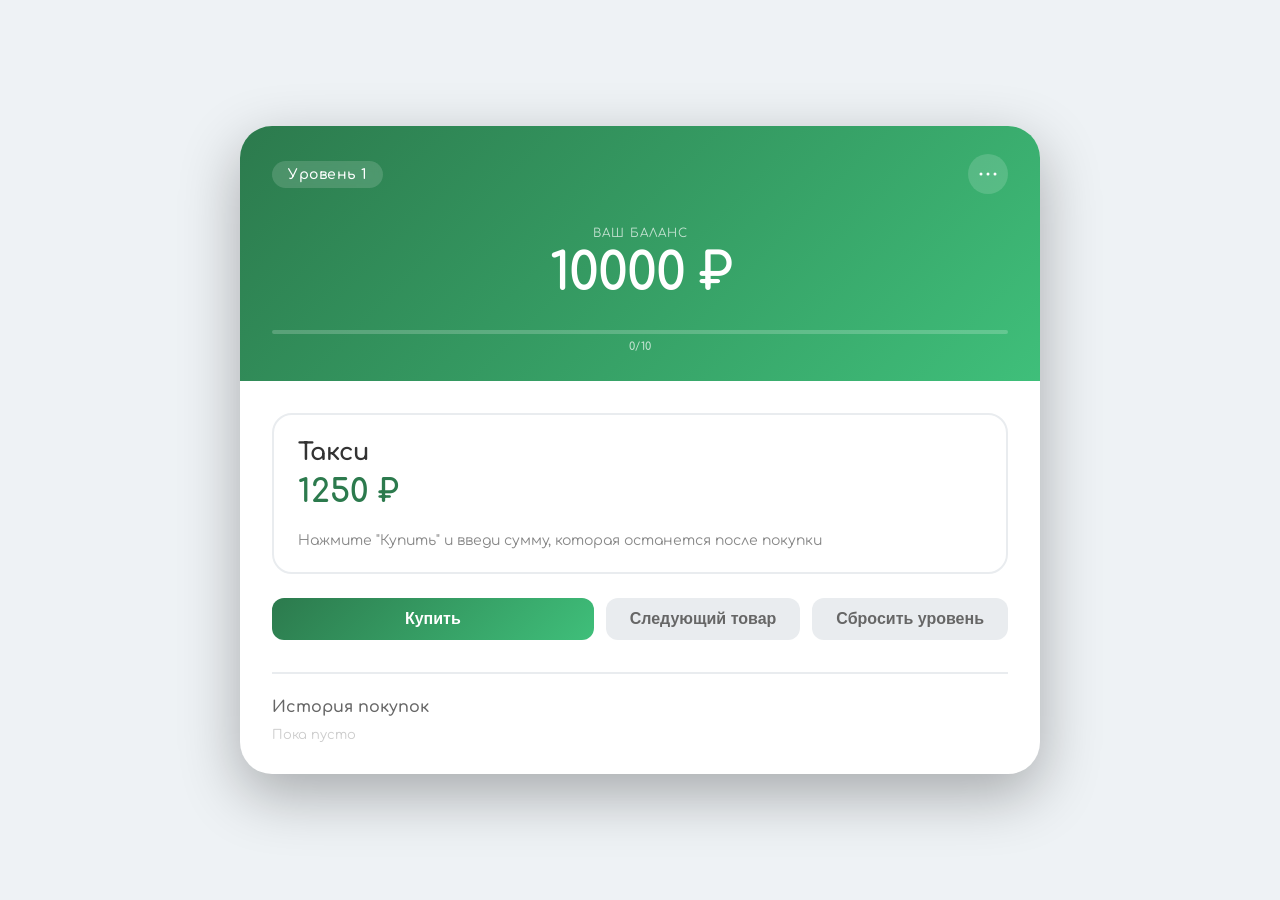
==== index.html @ 13e7974c "3" ====
<!DOCTYPE html>
<html lang="ru">
<head>
    <meta charset="UTF-8">
    <meta name="viewport" content="width=device-width, initial-scale=1.0">
    <title>Финансовый тренажёр — устный счёт</title>
    <link href="https://fonts.googleapis.com/css2?family=Comfortaa:wght@300;400;500;600;700&display=swap" rel="stylesheet">
    <style>
        * {
            margin: 0;
            padding: 0;
            box-sizing: border-box;
        }

        body {
            font-family: 'Comfortaa', 'Roboto', sans-serif;
            background: #eef2f5;
            min-height: 100vh;
            display: flex;
            justify-content: center;
            align-items: center;
            padding: 40px;
        }

        .app {
            max-width: 800px;
            width: 100%;
            background: white;
            border-radius: 32px;
            box-shadow: 0 20px 60px rgba(0,0,0,0.3);
            overflow: hidden;
        }

        .header {
            background: linear-gradient(135deg, #2c7a4d, #3fbf7a);
            padding: 28px 32px;
            color: white;
        }
        
        .header-top {
            display: flex;
            justify-content: space-between;
            align-items: center;
            margin-bottom: 32px;
        }

        .settings-icon {
            background: rgba(255,255,255,0.15);
            border: none;
            width: 40px;
            height: 40px;
            border-radius: 50%;
            cursor: pointer;
            color: white;
            display: flex;
            align-items: center;
            justify-content: center;
            transition: all 0.2s;
        }
        
        .settings-icon:hover {
            background: rgba(255,255,255,0.3);
            transform: rotate(90deg);
        }

        .level-info {
            display: flex;
            justify-content: space-between;
            align-items: baseline;
            margin-bottom: 24px;
            flex-wrap: wrap;
            gap: 12px;
        }

        .level-badge {
            background: rgba(255,255,255,0.15);
            padding: 6px 16px;
            border-radius: 40px;
            font-weight: 600;
            font-size: 14px;
            letter-spacing: 0.5px;
            backdrop-filter: blur(4px);
        }

        .streak-counter {
            background: rgba(255,255,255,0.2);
            padding: 8px 20px;
            border-radius: 40px;
            font-size: 14px;
        }

        .streak-counter span {
            font-size: 20px;
            font-weight: bold;
            margin-left: 8px;
        }

        .balance {
            text-align: center;
            margin-bottom: 28px;
        }
        
        .balance-label {
            font-size: 12px;
            opacity: 0.7;
            letter-spacing: 1px;
            margin-bottom: 4px;
        }
        
        .balance-value {
            font-size: 52px;
            font-weight: 800;
            font-feature-settings: "tnum";
            letter-spacing: -1px;
        }
        
        .balance-warning {
            margin-top: 6px;
            font-size: 11px;
            background: rgba(255,255,255,0.2);
            display: inline-block;
            padding: 4px 12px;
            border-radius: 20px;
        }
        
        .content {
            padding: 32px;
        }

        /* Модальное окно настроек */
        .modal {
            position: fixed;
            top: 0;
            left: 0;
            width: 100%;
            height: 100%;
            background: rgba(0,0,0,0.7);
            display: flex;
            align-items: center;
            justify-content: center;
            z-index: 1000;
            backdrop-filter: blur(4px);
        }

        .modal-content {
            background: white;
            border-radius: 32px;
            padding: 32px;
            max-width: 480px;
            width: 90%;
        }

        .modal-content h3 {
            font-size: 24px;
            margin-bottom: 24px;
            color: #333;
            display: flex;
            align-items: center;
            gap: 12px;
        }

        .modal-content input {
            width: 100%;
            padding: 16px;
            font-size: 28px;
            text-align: center;
            border: 2px solid #e0e0e0;
            border-radius: 20px;
            margin: 20px 0;
            font-weight: 600;
            font-family: inherit;
            background: white;
            transition: all 0.2s;
        }

        .settings-group {
            margin-bottom: 24px;
        }

        .settings-group label {
            display: block;
            font-size: 13px;
            font-weight: 600;
            color: #666;
            margin-bottom: 8px;
        }

        .settings-group input,
        .settings-group select {
            width: 100%;
            padding: 12px 16px;
            border: 2px solid #e0e0e0;
            border-radius: 16px;
            font-size: 14px;
            transition: all 0.2s;
        }

        .settings-group input:focus,
        .settings-group select:focus {
            outline: none;
            border-color: #2c7a4d;
        }

        .preset-buttons {
            display: flex;
            gap: 12px;
            margin-bottom: 24px;
        }

        .preset-btn {
            flex: 1;
            padding: 10px;
            background: #f0f0f0;
            border: none;
            border-radius: 12px;
            cursor: pointer;
            font-weight: 500;
            transition: all 0.2s;
        }

        .preset-btn:hover {
            background: #e0e0e0;
        }

        .modal-actions {
            display: flex;
            gap: 12px;
            margin-top: 24px;
        }

        .btn {
            padding: 12px 24px;
            border: none;
            border-radius: 12px;
            font-size: 16px;
            font-weight: 600;
            cursor: pointer;
            transition: all 0.2s;
        }

        .btn:active {
            transform: scale(0.98);
        }

        .btn:disabled {
            opacity: 0.5;
            cursor: not-allowed;
            transform: none;
        }

        .btn-primary {
            background: linear-gradient(135deg, #2c7a4d, #3fbf7a);
            color: white;
            flex: 1;
        }

        .btn-primary:hover:not(:disabled) {
            transform: translateY(-2px);
            box-shadow: 0 4px 12px rgba(37, 39, 37, 0.4);
        }

        .btn-secondary {
            background: #e9ecef;
            color: #666;
        }

        .btn-secondary:hover:not(:disabled) {
            background: #dee2e6;
        }

        .btn-danger {
            background: #dc3545;
            color: white;
        }

        .product-card {
            background: white;
            border: 2px solid #e9ecef;
            border-radius: 20px;
            padding: 24px;
            margin-bottom: 24px;
            transition: all 0.2s;
        }

        .product-card.disabled {
            opacity: 0.5;
            pointer-events: none;
        }

        .product-name {
            font-size: 24px;
            font-weight: 700;
            color: #333;
            margin-bottom: 8px;
        }

        .product-category {
            font-size: 13px;
            color: #888;
            margin-bottom: 20px;
        }

        .product-price {
            font-size: 32px;
            font-weight: 800;
            color: #2c7a4d;
            margin-bottom: 24px;
        }

        .action-area {
            display: flex;
            gap: 12px;
            flex-wrap: wrap;
        }

        .toast {
            position: fixed;
            bottom: 40px;
            left: 50%;
            transform: translateX(-50%);
            background: #333;
            color: white;
            padding: 12px 24px;
            border-radius: 40px;
            font-size: 14px;
            z-index: 1100;
            animation: slideUp 0.3s ease;
        }

        @keyframes slideUp {
            from {
                opacity: 0;
                transform: translateX(-50%) translateY(20px);
            }
            to {
                opacity: 1;
                transform: translateX(-50%) translateY(0);
            }
        }

        /* Стильный прогресс-бар */
        .level-progress {
            margin-top: 8px;
        }
        
        .progress-bar-container {
            background: rgba(255,255,255,0.2);
            height: 4px;
            border-radius: 4px;
            overflow: hidden;
        }
        
        .progress-fill {
            height: 100%;
            width: 0%;
            transition: width 0.3s ease;
            background: linear-gradient(90deg, #fff, #ffaa00, #555);
            border-radius: 4px;
        }
        
        .progress-stats {
            text-align: center;
            font-size: 11px;
            opacity: 0.7;
            margin-top: 6px;
            letter-spacing: 0.5px;
        }
        
        .progress-stats span {
            font-weight: 600;
        }

        .history-section {
            margin-top: 32px;
            padding-top: 24px;
            border-top: 2px solid #e9ecef;
        }

        .history-title {
            font-size: 16px;
            font-weight: 600;
            margin-bottom: 12px;
            color: #666;
        }

        .history-list {
            max-height: 200px;
            overflow-y: auto;
            font-size: 13px;
            color: #888;
        }

        .history-item {
            padding: 8px 0;
            border-bottom: 1px solid #f0f0f0;
        }

        .game-over {
            background: linear-gradient(135deg, #f093fb 0%, #f5576c 100%);
            padding: 20px;
            border-radius: 20px;
            text-align: center;
            margin-bottom: 24px;
        }

        .game-over h3 {
            color: white;
            margin-bottom: 12px;
        }

        .game-over p {
            color: white;
            margin-bottom: 16px;
        }
        
    </style>
</head>
<body>
    <div class="app" id="app">
        <div class="header">
            <div class="header-top">
                <div class="level-badge" id="levelBadge">Уровень 1</div>
                <button class="settings-icon" id="settingsBtn">
                    <svg width="24" height="24" viewBox="0 0 24 24" fill="none" xmlns="http://www.w3.org/2000/svg">
                        <circle cx="5" cy="12" r="1.5" fill="currentColor"/>
                        <circle cx="12" cy="12" r="1.5" fill="currentColor"/>
                        <circle cx="19" cy="12" r="1.5" fill="currentColor"/>
                    </svg>
                </button>
            </div>
        
            <div class="balance">
                <div class="balance-label">ВАШ БАЛАНС</div>
                <div class="balance-value" id="balanceValue">10000 ₽</div>
                <div class="balance-warning" id="balanceWarning" style="display: none;">⚠️ Низкий баланс! Будьте осторожны</div>
            </div>
        
            <div class="level-progress">
                <div class="progress-bar-container">
                    <div class="progress-fill" id="progressFill"></div>
                </div>
                <div class="progress-stats" id="progressStats">
                    <span id="currentStreak">0</span>/<span id="requiredStreak">10</span>
                </div>
            </div>
        </div>

        <div class="content">
            <div id="gameOverContainer" style="display: none;"></div>
            <div id="productContainer"></div>

            <div class="action-area">
                <button class="btn btn-primary" id="buyBtn">Купить</button>
                <button class="btn btn-secondary" id="skipBtn">Следующий товар</button>
                <button class="btn btn-secondary" id="resetBtn">Сбросить уровень</button>
            </div>

            <div class="history-section">
                <div class="history-title">История покупок</div>
                <div class="history-list" id="historyList">
                    <div style="color: #ccc;">Пока пусто</div>
                </div>
            </div>
        </div>
    </div>

    <script>
        // ==================== КОНФИГУРАЦИЯ ====================
        const LEVELS = {
            1: {
                name: "Уровень 1",
                requiredStreak: 10,
                priceModifier: (price) => Math.round(price / 50) * 50,
                description: "Цены кратны 50 ₽"
            },
            2: {
                name: "Уровень 2",
                requiredStreak: 10,
                priceModifier: (price) => Math.round(price / 10) * 10,
                description: "Цены кратны 10 ₽"
            },
            3: {
                name: "Уровень 3",
                requiredStreak: 10,
                priceModifier: (price) => Math.round(price / 5) * 5,
                description: "Цены кратны 5 ₽"
            },
            4: {
                name: "Уровень 4 (Мастер)",
                requiredStreak: 10,
                priceModifier: (price) => Math.round(price),
                description: "Любые цены"
            }
        };

        // ==================== НАСТРОЙКИ ПО УМОЛЧАНИЮ ====================
        let settings = {
            startBalance: 10000,
            priceMin: 100,
            priceMax: 2000
        };

        // ==================== ГЛОБАЛЬНЫЕ ПЕРЕМЕННЫЕ ====================
        let currentLevel = 1;
        let currentBalance = 10000;
        let currentStreak = 0;
        let currentProduct = null;
        let purchaseHistory = [];
        let gameOver = false;

        const categories = ["🍕 Еда", "🚗 Транспорт", "📱 Техника", "👕 Одежда", "📚 Книги", "🎮 Развлечения", "💊 Здоровье", "🏃 Спорт", "☕ Кофе", "🎁 Подарки"];
        const productNames = [
            "Пицца Маргарита", "Проездной билет", "Смарт-часы", "Джинсы", "Книга-бестселлер",
            "Игровая приставка", "Витамины", "Абонемент в зал", "Латте с корицей", "Набор для творчества",
            "Рюкзак", "Наушники", "Стейк", "Такси", "Подарочная карта", "Кроссовки", "Кофеварка",
            "Билет в кино", "Парфюм", "Настольная игра"
        ];

        // ==================== ВСПОМОГАТЕЛЬНЫЕ ФУНКЦИИ ====================
        function showToast(message, isError = false) {
            const existingToast = document.querySelector('.toast');
            if (existingToast) existingToast.remove();
            
            const toast = document.createElement('div');
            toast.className = 'toast';
            toast.style.background = isError ? '#dc3545' : '#28a745';
            toast.textContent = message;
            document.body.appendChild(toast);
            
            setTimeout(() => toast.remove(), 2000);
        }

        function saveProgress() {
            const progress = {
                currentLevel,
                currentBalance,
                currentStreak,
                purchaseHistory,
                settings,
                gameOver
            };
            localStorage.setItem('financeTrainer', JSON.stringify(progress));
        }

        function loadProgress() {
            const saved = localStorage.getItem('financeTrainer');
            if (saved) {
                try {
                    const data = JSON.parse(saved);
                    currentLevel = data.currentLevel || 1;
                    currentBalance = data.currentBalance || 10000;
                    currentStreak = data.currentStreak || 0;
                    purchaseHistory = data.purchaseHistory || [];
                    settings = data.settings || settings;
                    gameOver = data.gameOver || false;
                } catch(e) {}
            }
        }

        // Генерация случайного товара с умной логикой
        function generateProduct() {
            const min = settings.priceMin;
            const max = settings.priceMax;
            
            // Если баланс очень маленький, ограничиваем максимальную цену
            let maxPrice = max;
            if (currentBalance < min) {
                if (currentBalance <= 0) {
                    gameOver = true;
                    saveProgress();
                    updateUI();
                    return null;
                }
                maxPrice = currentBalance;
            } else {
                // Умное ограничение: цена не должна превышать 60% от баланса
                const safeMax = Math.min(max, Math.floor(currentBalance * 0.6));
                maxPrice = Math.max(min, safeMax);
            }
            
            let rawPrice = min + Math.random() * (maxPrice - min);
            const modifier = LEVELS[currentLevel].priceModifier;
            let price = modifier(rawPrice);
            
            // Финальная проверка
            price = Math.max(min, Math.min(maxPrice, price));
            
            const name = productNames[Math.floor(Math.random() * productNames.length)];
            const category = categories[Math.floor(Math.random() * categories.length)];
            
            return {
                name,
                category,
                price,
                id: Date.now() + Math.random()
            };
        }

        function canAfford(price) {
            if (gameOver) return false;
            if (currentBalance <= 0) {
                showToast('💀 Игра окончена! Нажмите "Сбросить уровень"', true);
                return false;
            }
            if (price > currentBalance) {
                showToast(`❌ Не хватает ${Math.abs(currentBalance - price)} ₽!`, true);
                currentStreak = 0;
                updateUI();
                saveProgress();
                return false;
            }
            return true;
        }

        function updateUI() {
            document.getElementById('balanceValue').textContent = `${Math.floor(currentBalance)} ₽`;
            
            const warning = document.getElementById('balanceWarning');
            if (currentBalance < settings.startBalance * 0.2 && currentBalance > 0) {
                warning.style.display = 'block';
            } else {
                warning.style.display = 'none';
            }
            
            // Обновляем уровень (только название, без описания)
            const levelData = LEVELS[currentLevel];
            document.getElementById('levelBadge').innerHTML = `${levelData.name}`;
            
            // Обновляем прогресс-бар
            const required = levelData.requiredStreak;
            const progressPercent = (currentStreak / required) * 100;
            document.getElementById('progressFill').style.width = `${progressPercent}%`;
            document.getElementById('currentStreak').textContent = currentStreak;
            document.getElementById('requiredStreak').textContent = required;
            
            // История
            const historyContainer = document.getElementById('historyList');
            if (purchaseHistory.length === 0) {
                historyContainer.innerHTML = '<div style="color: #ccc;">Пока пусто</div>';
            } else {
                historyContainer.innerHTML = purchaseHistory.slice(-10).reverse().map(item => `
                    <div class="history-item">
                        ${item.name} — ${item.price} ₽ → осталось: ${item.newBalance} ₽
                        <span style="font-size: 11px; color: #aaa;">${new Date(item.date).toLocaleTimeString()}</span>
                    </div>
                `).join('');
            }
            
            // Game Over
            const gameOverContainer = document.getElementById('gameOverContainer');
            if (gameOver || currentBalance <= 0) {
                gameOver = true;
                gameOverContainer.style.display = 'block';
                gameOverContainer.innerHTML = `
                    <div class="game-over">
                        <h3>💀 ИГРА ОКОНЧЕНА 💀</h3>
                        <p>Вы потратили все деньги! Баланс: ${currentBalance} ₽</p>
                        <button class="btn btn-danger" id="restartGameBtn">🔄 Начать заново</button>
                    </div>
                `;
                document.getElementById('buyBtn').disabled = true;
                document.getElementById('skipBtn').disabled = true;
                document.getElementById('restartGameBtn').onclick = () => {
                    resetGame();
                };
            } else {
                gameOverContainer.style.display = 'none';
                document.getElementById('buyBtn').disabled = false;
                document.getElementById('skipBtn').disabled = false;
            }
            
            renderProduct();
        }
        
        function renderProduct() {
            const container = document.getElementById('productContainer');
            
            if (gameOver || currentBalance <= 0) {
                container.innerHTML = `
                    <div class="product-card disabled">
                        <div class="product-name">💰 Игра завершена</div>
                        <div class="product-category">Нажмите "Сбросить уровень" чтобы продолжить</div>
                        <div class="product-price">- ₽</div>
                    </div>
                `;
                return;
            }
            
            if (!currentProduct || currentProduct.price > currentBalance) {
                currentProduct = generateProduct();
                if (!currentProduct) return;
            }
            
            container.innerHTML = `
                <div class="product-card">
                    <div class="product-name">${currentProduct.name}</div>
                    <!-- <div class="product-category">${currentProduct.category}</div> -->
                    <div class="product-price">${currentProduct.price} ₽</div>
                    <div style="font-size: 14px; color: #888;">
                        Нажмите "Купить" и введи сумму, которая останется после покупки
                    </div>
                </div>
            `;
        }
        
        function checkLevelUp() {
            if (gameOver) return false;
            
            const required = LEVELS[currentLevel].requiredStreak;
            if (currentStreak >= required && currentLevel < 4) {
                const nextLevel = currentLevel + 1;
                showToast(`🎉 Поздравляю! Открыт ${LEVELS[nextLevel].name}!`, false);
                currentLevel = nextLevel;
                currentStreak = 0;
                currentProduct = generateProduct();
                updateUI();
                saveProgress();
                return true;
            } else if (currentLevel === 4 && currentStreak >= required) {
                showToast(`🏆 Вы мастер устного счёта! Продолжайте в том же духе!`, false);
                return true;
            }
            return false;
        }
        
        function openAnswerModal(price, correctNewBalance) {
            const modal = document.createElement('div');
            modal.className = 'modal';
            modal.innerHTML = `
                <div class="modal-content">
                    <h3>Сколько останется?</h3>
                    <div style="font-size: 20px; color: #888; margin-bottom: 8px;">Текущий баланс: ${currentBalance} ₽</div>
                    <div style="font-size: 36px; font-weight: bold; color: #888; margin: 20px 0;">
                        ${price} ₽
                    </div>
                    <input type="number" id="answerInput" placeholder="Введи сумму" autofocus>
                    <div class="modal-actions">
                        <button class="btn btn-secondary" id="cancelBtn">Отмена</button>
                        <button class="btn btn-primary" id="submitBtn">Проверить</button>
                    </div>
                </div>
            `;
            document.body.appendChild(modal);
            
            const input = modal.querySelector('#answerInput');
            const submitBtn = modal.querySelector('#submitBtn');
            const cancelBtn = modal.querySelector('#cancelBtn');
            
            const checkAnswer = () => {
                const userAnswer = parseFloat(input.value);
                if (isNaN(userAnswer)) {
                    showToast('Введи число!', true);
                    return;
                }
                
                if (Math.abs(userAnswer - correctNewBalance) < 0.01) {
                    currentBalance = correctNewBalance;
                    currentStreak++;
                    
                    purchaseHistory.push({
                        name: currentProduct.name,
                        price: price,
                        newBalance: currentBalance,
                        date: new Date().toISOString()
                    });
                    
                    showToast(`✅ Верно! Остаток: ${currentBalance} ₽`);
                    
                    if (currentBalance <= 0) {
                        showToast(`💀 Деньги закончились! Игра окончена.`, true);
                        gameOver = true;
                        saveProgress();
                        updateUI();
                        modal.remove();
                        return;
                    }
                    
                    currentProduct = generateProduct();
                    updateUI();
                    saveProgress();
                    checkLevelUp();
                    modal.remove();
                } else {
                    currentStreak = 0;
                    showToast(`❌ Неверно! Правильный ответ: ${correctNewBalance} ₽`, true);
                    updateUI();
                    saveProgress();
                    modal.remove();
                }
            };
            
            submitBtn.onclick = checkAnswer;
            cancelBtn.onclick = () => modal.remove();
            input.addEventListener('keypress', (e) => {
                if (e.key === 'Enter') checkAnswer();
            });
            input.focus();
        }
        
        function purchaseProduct() {
            if (gameOver) {
                showToast('Игра окончена! Сбросьте уровень', true);
                return;
            }
            
            if (!currentProduct) {
                currentProduct = generateProduct();
                if (!currentProduct) return;
            }
            
            const price = currentProduct.price;
            
            if (!canAfford(price)) {
                updateUI();
                return;
            }
            
            const correctNewBalance = currentBalance - price;
            openAnswerModal(price, correctNewBalance);
        }
        
        function skipProduct() {
            if (gameOver) {
                showToast('Игра окончена! Сбросьте уровень', true);
                return;
            }
            currentProduct = generateProduct();
            updateUI();
            showToast('🔄 Новый товар');
        }
        
        function resetGame() {
            gameOver = false;
            currentBalance = settings.startBalance;
            currentStreak = 0;
            currentProduct = generateProduct();
            purchaseHistory = [];
            updateUI();
            saveProgress();
            showToast(`Игра перезапущена! Баланс: ${currentBalance} ₽`);
        }
        
        function resetCurrentLevel() {
            if (confirm(`Сбросить ${LEVELS[currentLevel].name}? Прогресс будет потерян.`)) {
                resetGame();
            }
        }
        
        // ==================== МОДАЛЬНОЕ ОКНО НАСТРОЕК ====================
        function openSettingsModal() {
            const modal = document.createElement('div');
            modal.className = 'modal';
            modal.innerHTML = `
                <div class="modal-content">
                    <h3>Настройки сложности</h3>
                    
                    <div class="preset-buttons">
                        <button class="preset-btn" data-preset="easy">🟢 Лёгкий</button>
                        <button class="preset-btn" data-preset="medium">🟡 Средний</button>
                        <button class="preset-btn" data-preset="hard">🔴 Сложный</button>
                    </div>
                    
                    <div class="settings-group">
                        <label>💰 Начальный баланс</label>
                        <input type="number" id="modalStartBalance" value="${settings.startBalance}" step="500" min="500">
                    </div>
                    
                    <div class="settings-group">
                        <label>📉 Минимальная цена</label>
                        <input type="number" id="modalPriceMin" value="${settings.priceMin}" step="50" min="10">
                    </div>
                    
                    <div class="settings-group">
                        <label>📈 Максимальная цена</label>
                        <input type="number" id="modalPriceMax" value="${settings.priceMax}" step="100" min="100">
                    </div>
                    
                    <div class="modal-actions">
                        <button class="btn btn-secondary" id="cancelSettingsBtn">Отмена</button>
                        <button class="btn btn-primary" id="saveSettingsBtn">Сохранить</button>
                    </div>
                </div>
            `;
            document.body.appendChild(modal);
            
            // Пресеты сложности
            const presets = {
                easy: { startBalance: 15000, priceMin: 50, priceMax: 1500 },
                medium: { startBalance: 10000, priceMin: 100, priceMax: 2000 },
                hard: { startBalance: 5000, priceMin: 200, priceMax: 3000 }
            };
            
            modal.querySelectorAll('.preset-btn').forEach(btn => {
                btn.onclick = () => {
                    const preset = presets[btn.dataset.preset];
                    if (preset) {
                        modal.querySelector('#modalStartBalance').value = preset.startBalance;
                        modal.querySelector('#modalPriceMin').value = preset.priceMin;
                        modal.querySelector('#modalPriceMax').value = preset.priceMax;
                        showToast(`Выбран ${btn.textContent} режим`);
                    }
                };
            });
            
            const saveBtn = modal.querySelector('#saveSettingsBtn');
            const cancelBtn = modal.querySelector('#cancelSettingsBtn');
            
            saveBtn.onclick = () => {
                const newStartBalance = parseInt(modal.querySelector('#modalStartBalance').value);
                const newPriceMin = parseInt(modal.querySelector('#modalPriceMin').value);
                const newPriceMax = parseInt(modal.querySelector('#modalPriceMax').value);
                
                if (newPriceMin >= newPriceMax) {
                    showToast('Минимальная цена должна быть меньше максимальной', true);
                    return;
                }
                
                settings = {
                    startBalance: newStartBalance,
                    priceMin: newPriceMin,
                    priceMax: newPriceMax
                };
                
                resetGame();
                modal.remove();
                showToast('Настройки сохранены');
            };
            
            cancelBtn.onclick = () => modal.remove();
        }
        
        // ==================== ИНИЦИАЛИЗАЦИЯ ====================
        function init() {
            loadProgress();
            
            if (!currentProduct && !gameOver && currentBalance > 0) {
                currentProduct = generateProduct();
            }
            
            updateUI();
            
            document.getElementById('buyBtn').onclick = purchaseProduct;
            document.getElementById('skipBtn').onclick = skipProduct;
            document.getElementById('resetBtn').onclick = resetCurrentLevel;
            document.getElementById('settingsBtn').onclick = openSettingsModal;
        }
        
        init();
    </script>
</body>
</html>
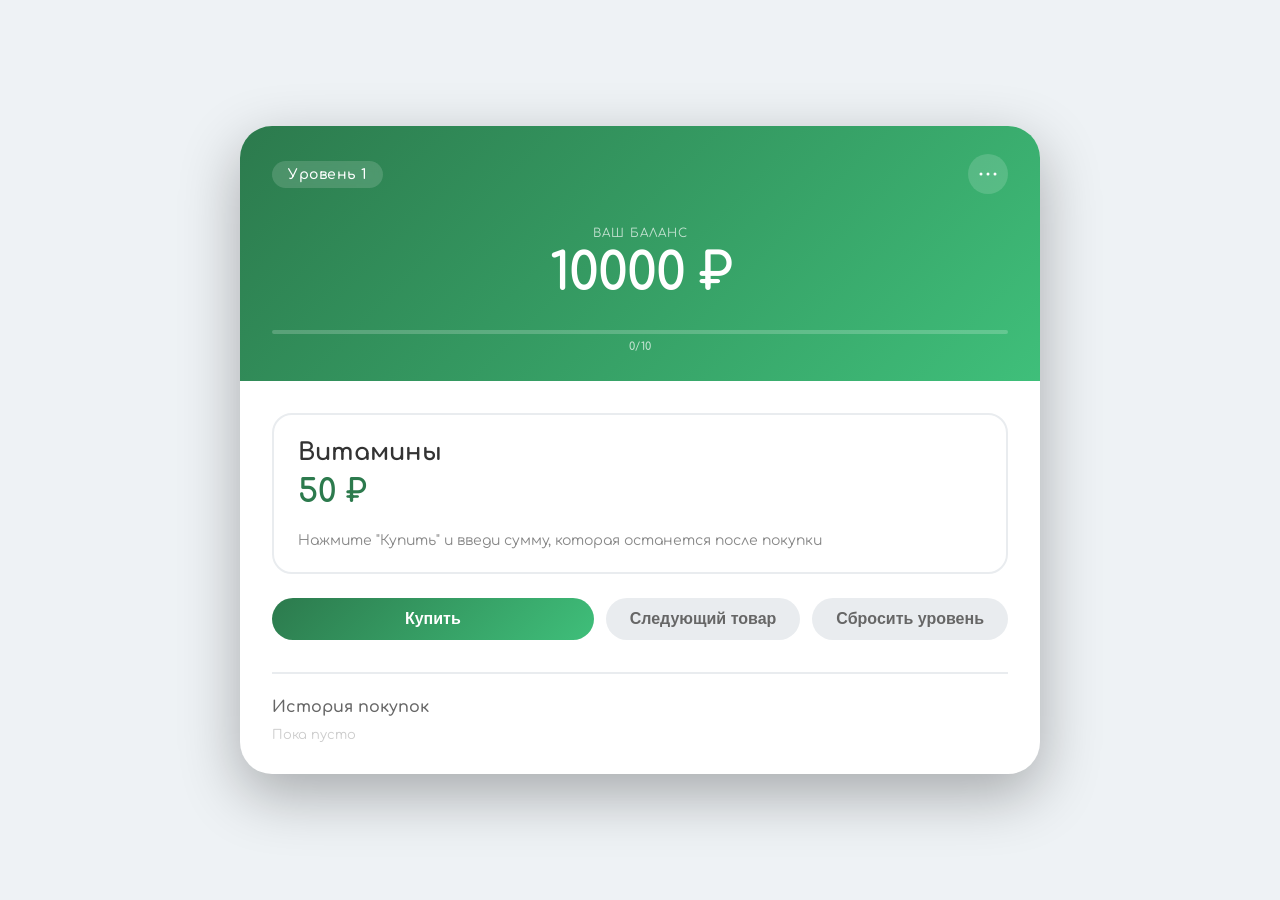
==== commit 63244244: "4" ====
--- a/index.html
+++ b/index.html
@@ -63,14 +63,6 @@
             transform: rotate(90deg);
         }
 
-        .level-info {
-            display: flex;
-            justify-content: space-between;
-            align-items: baseline;
-            margin-bottom: 24px;
-            flex-wrap: wrap;
-            gap: 12px;
-        }
 
         .level-badge {
             background: rgba(255,255,255,0.15);
@@ -82,18 +74,7 @@
             backdrop-filter: blur(4px);
         }
 
-        .streak-counter {
-            background: rgba(255,255,255,0.2);
-            padding: 8px 20px;
-            border-radius: 40px;
-            font-size: 14px;
-        }
-
-        .streak-counter span {
-            font-size: 20px;
-            font-weight: bold;
-            margin-left: 8px;
-        }
+
 
         .balance {
             text-align: center;
@@ -144,11 +125,26 @@
 
         .modal-content {
             background: white;
-            border-radius: 32px;
+            border-radius: 40px;
             padding: 32px;
-            max-width: 480px;
+            max-width: 420px;
             width: 90%;
-        }
+            text-align: center;
+            box-shadow: 0 25px 50px rgba(0,0,0,0.25);
+            animation: modalSlideIn 0.3s ease;
+        }
+        
+        @keyframes modalSlideIn {
+            from {
+                opacity: 0;
+                transform: scale(0.95);
+            }
+            to {
+                opacity: 1;
+                transform: scale(1);
+            }
+        }
+        
 
         .modal-content h3 {
             font-size: 24px;
@@ -161,16 +157,22 @@
 
         .modal-content input {
             width: 100%;
-            padding: 16px;
-            font-size: 28px;
+            padding: 18px;
+            font-size: 32px;
             text-align: center;
-            border: 2px solid #e0e0e0;
-            border-radius: 20px;
+            border: 2px solid #e2e8f0;
+            border-radius: 28px;
             margin: 20px 0;
             font-weight: 600;
-            font-family: inherit;
+            font-family: monospace;
+            background: #fafcff;
+            transition: all 0.2s;
+        }
+        
+        .modal-content input:focus {
+            outline: none;
+            border-color: #2c7a4d;
             background: white;
-            transition: all 0.2s;
         }
 
         .settings-group {
@@ -231,7 +233,7 @@
         .btn {
             padding: 12px 24px;
             border: none;
-            border-radius: 12px;
+            border-radius: 24px;
             font-size: 16px;
             font-weight: 600;
             cursor: pointer;
@@ -354,10 +356,10 @@
             height: 100%;
             width: 0%;
             transition: width 0.3s ease;
-            background: linear-gradient(90deg, #fff, #ffaa00, #555);
+            background: linear-gradient(90deg, #fff, #2c7a4d, #555);
             border-radius: 4px;
         }
-        
+       
         .progress-stats {
             text-align: center;
             font-size: 11px;
@@ -412,6 +414,7 @@
             color: white;
             margin-bottom: 16px;
         }
+   
         
     </style>
 </head>
@@ -496,8 +499,8 @@
         // ==================== НАСТРОЙКИ ПО УМОЛЧАНИЮ ====================
         let settings = {
             startBalance: 10000,
-            priceMin: 100,
-            priceMax: 2000
+            priceMin: 50,
+            priceMax: 100
         };
 
         // ==================== ГЛОБАЛЬНЫЕ ПЕРЕМЕННЫЕ ====================
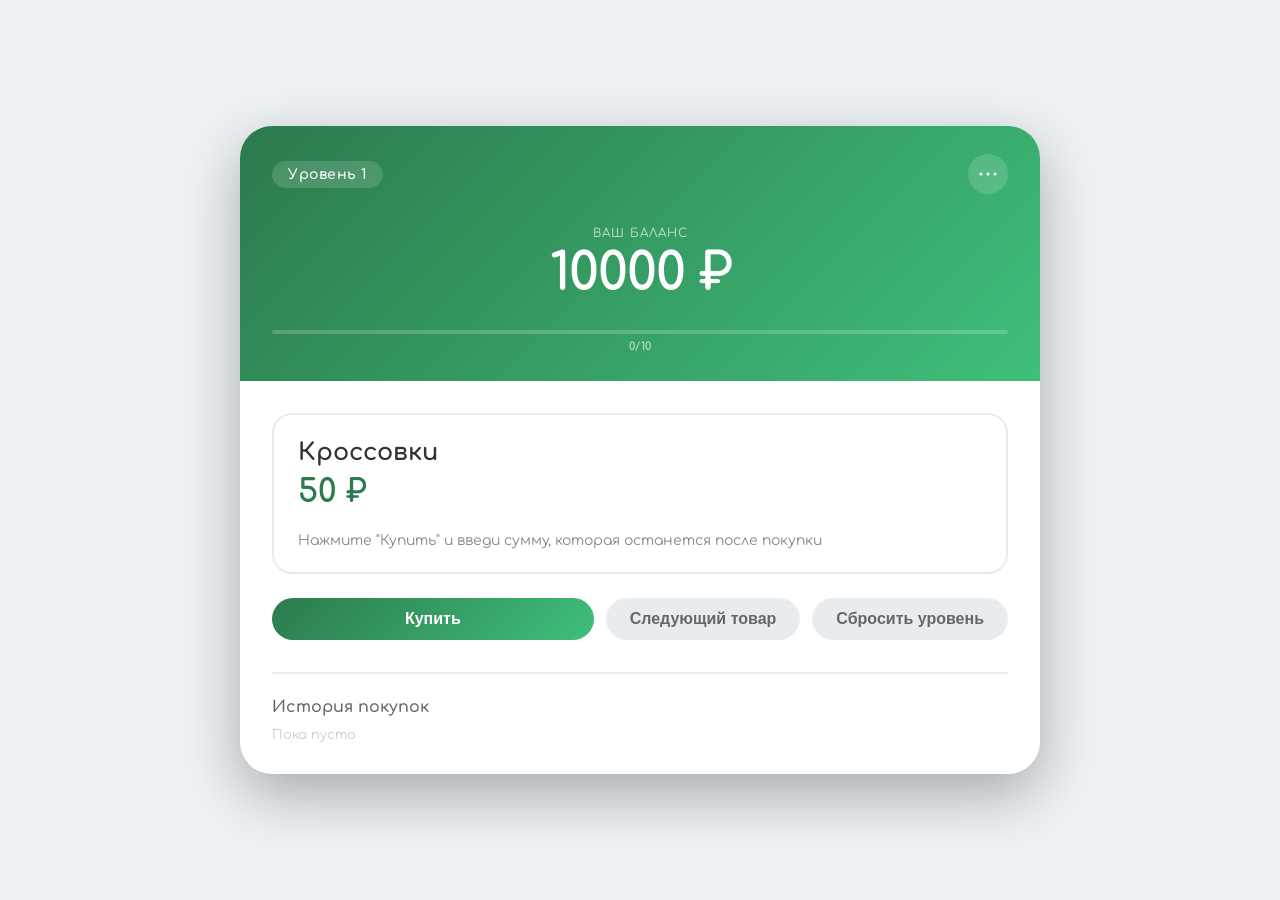
==== commit 422260fd: "5" ====
--- a/index.html
+++ b/index.html
@@ -5,6 +5,7 @@
     <meta name="viewport" content="width=device-width, initial-scale=1.0">
     <title>Финансовый тренажёр — устный счёт</title>
     <link href="https://fonts.googleapis.com/css2?family=Comfortaa:wght@300;400;500;600;700&display=swap" rel="stylesheet">
+    
     <style>
         * {
             margin: 0;
@@ -214,7 +215,7 @@
             padding: 10px;
             background: #f0f0f0;
             border: none;
-            border-radius: 12px;
+            border-radius: 24px;
             cursor: pointer;
             font-weight: 500;
             transition: all 0.2s;
@@ -273,6 +274,11 @@
         .btn-danger {
             background: #dc3545;
             color: white;
+        }
+        
+        .btn-danger:hover:not(:disabled) {
+            background: #c82333;
+            transform: translateY(-1px);
         }
 
         .product-card {
@@ -415,8 +421,13 @@
             margin-bottom: 16px;
         }
    
-        
+        /* Стиль для бейджа текущего режима */
+        #currentPresetBadge {
+            transition: all 0.2s ease;
+            font-weight: 500;
+        }
     </style>
+
 </head>
 <body>
     <div class="app" id="app">
@@ -710,19 +721,40 @@
             if (gameOver) return false;
             
             const required = LEVELS[currentLevel].requiredStreak;
+            
+            // Если это 4-й уровень и набрано 10 правильных ответов
+            if (currentLevel === 4 && currentStreak >= required) {
+                // Показываем финальный салют
+                fireBigConfetti();
+                
+                // Показываем модальное окно с поздравлением и предложением начать заново
+                showVictoryModal();
+                
+                return true;
+            }
+            
+            // Переход на следующий уровень (для 1-3 уровней)
             if (currentStreak >= required && currentLevel < 4) {
                 const nextLevel = currentLevel + 1;
-                showToast(`🎉 Поздравляю! Открыт ${LEVELS[nextLevel].name}!`, false);
+                
+                if (nextLevel === 3) {
+                    fireConfetti();
+                    showToast(`🎉 Поздравляю! Открыт ${LEVELS[nextLevel].name}! 🎉`, false);
+                } else if (nextLevel === 4) {
+                    fireBigConfetti();
+                    showToast(`🏆 ВОЛШЕБНО! Вы достигли ${LEVELS[nextLevel].name}! 🏆`, false);
+                } else {
+                    showToast(`🎉 Поздравляю! Открыт ${LEVELS[nextLevel].name}!`, false);
+                }
+                
                 currentLevel = nextLevel;
                 currentStreak = 0;
                 currentProduct = generateProduct();
                 updateUI();
                 saveProgress();
                 return true;
-            } else if (currentLevel === 4 && currentStreak >= required) {
-                showToast(`🏆 Вы мастер устного счёта! Продолжайте в том же духе!`, false);
-                return true;
-            }
+            }
+            
             return false;
         }
         
@@ -848,19 +880,83 @@
                 resetGame();
             }
         }
+
+        // Финальное окно после прохождения 4-го уровня
+        function showVictoryModal() {
+            const modal = document.createElement('div');
+            modal.className = 'modal';
+            modal.innerHTML = `
+                <div class="modal-content" style="max-width: 400px; text-align: center;">
+                    <h3>🏆 ПОБЕДА! 🏆</h3>
+                    <div style="font-size: 48px; margin: 20px 0;">🎉🎊🎉</div>
+                    <p style="font-size: 18px; margin-bottom: 16px;">Вы прошли все уровни!</p>
+                    <p style="color: #666; margin-bottom: 24px;">Правильных ответов: ${currentStreak}<br>Остаток на счету: ${currentBalance} ₽</p>
+                    <div class="modal-actions">
+                        <button class="btn btn-primary" id="restartFromLevel1">Играть с 1-го уровня</button>
+                        <button class="btn btn-secondary" id="continueGame">Продолжить тренировку</button>
+                    </div>
+                </div>
+            `;
+            document.body.appendChild(modal);
+            
+            const restartBtn = modal.querySelector('#restartFromLevel1');
+            const continueBtn = modal.querySelector('#continueGame');
+            
+            restartBtn.onclick = () => {
+                // Полный сброс на 1-й уровень
+                currentLevel = 1;
+                currentBalance = settings.startBalance;
+                currentStreak = 0;
+                currentProduct = generateProduct();
+                purchaseHistory = [];
+                gameOver = false;
+                updateUI();
+                saveProgress();
+                modal.remove();
+                showToast('Начинаем с 1-го уровня! Удачи!');
+            };
+            
+            continueBtn.onclick = () => {
+                // Продолжаем на 4-м уровне, но сбрасываем счётчик серии
+                currentStreak = 0;
+                updateUI();
+                saveProgress();
+                modal.remove();
+                showToast('⭐ Продолжайте тренировку! Каждые 10 ответов — салют!');
+            };
+        }
         
         // ==================== МОДАЛЬНОЕ ОКНО НАСТРОЕК ====================
         function openSettingsModal() {
+            // Определяем текущий уровень сложности по настройкам
+            let currentPreset = 'medium'; // по умолчанию
+            if (settings.startBalance === 15000 && settings.priceMin === 50 && settings.priceMax === 1500) {
+                currentPreset = 'easy';
+            } else if (settings.startBalance === 10000 && settings.priceMin === 100 && settings.priceMax === 2000) {
+                currentPreset = 'medium';
+            } else if (settings.startBalance === 5000 && settings.priceMin === 200 && settings.priceMax === 3000) {
+                currentPreset = 'hard';
+            } else {
+                currentPreset = 'custom'; // пользовательские настройки
+            }
+            
             const modal = document.createElement('div');
             modal.className = 'modal';
             modal.innerHTML = `
                 <div class="modal-content">
-                    <h3>Настройки сложности</h3>
+                    <h3>Настройки</h3>
+                    
+                    <div style="background: #f8f9fa; border-radius: 16px; padding: 12px; margin-bottom: 20px; text-align: center;">
+                        <span style="font-size: 13px; color: #666;">Текущий режим:</span>
+                        <span id="currentPresetBadge" style="display: inline-block; margin-left: 8px; padding: 4px 12px; border-radius: 24px; font-weight: 600; font-size: 13px;">
+                            ${currentPreset === 'easy' ? '🟢 Лёгкий' : currentPreset === 'medium' ? '🟡 Средний' : currentPreset === 'hard' ? '🔴 Сложный' : '⚙️ Пользовательский'}
+                        </span>
+                    </div>
                     
                     <div class="preset-buttons">
-                        <button class="preset-btn" data-preset="easy">🟢 Лёгкий</button>
-                        <button class="preset-btn" data-preset="medium">🟡 Средний</button>
-                        <button class="preset-btn" data-preset="hard">🔴 Сложный</button>
+                        <button class="preset-btn" data-preset="easy" style="${currentPreset === 'easy' ? 'background: #667eea; color: white;' : ''}">Лёгкий</button>
+                        <button class="preset-btn" data-preset="medium" style="${currentPreset === 'medium' ? 'background: #667eea; color: white;' : ''}">Средний</button>
+                        <button class="preset-btn" data-preset="hard" style="${currentPreset === 'hard' ? 'background: #667eea; color: white;' : ''}">Сложный</button>
                     </div>
                     
                     <div class="settings-group">
@@ -877,6 +973,12 @@
                         <label>📈 Максимальная цена</label>
                         <input type="number" id="modalPriceMax" value="${settings.priceMax}" step="100" min="100">
                     </div>
+                    
+                    <div style="border-top: 1px solid #e9ecef; margin: 20px 0;"></div>
+                    
+                    <button class="btn btn-danger" id="fullResetFromSettings" style="width: 100%; margin-bottom: 16px; background: linear-gradient(135deg, #999 0%, #ddd 100%);">
+                        Начать игру с 1-го уровня
+                    </button>
                     
                     <div class="modal-actions">
                         <button class="btn btn-secondary" id="cancelSettingsBtn">Отмена</button>
@@ -886,11 +988,58 @@
             `;
             document.body.appendChild(modal);
             
+            // Функция обновления подсветки кнопок и бейджа
+            function updatePresetHighlight() {
+                const startBalance = parseInt(modal.querySelector('#modalStartBalance').value);
+                const priceMin = parseInt(modal.querySelector('#modalPriceMin').value);
+                const priceMax = parseInt(modal.querySelector('#modalPriceMax').value);
+                
+                let preset = 'custom';
+                if (startBalance === 10000 && priceMin === 50 && priceMax === 200) {
+                    preset = 'easy';
+                } else if (startBalance === 50000 && priceMin === 100 && priceMax === 2000) {
+                    preset = 'medium';
+                } else if (startBalance === 100000 && priceMin === 200 && priceMax === 5000) {
+                    preset = 'hard';
+                }
+                
+                // Обновляем бейдж
+                const badge = modal.querySelector('#currentPresetBadge');
+                if (preset === 'easy') {
+                    badge.innerHTML = 'Лёгкий';
+                    badge.style.background = '#e8f5e9';
+                    badge.style.color = '#2e7d32';
+                } else if (preset === 'medium') {
+                    badge.innerHTML = 'Средний';
+                    badge.style.background = '#fff3e0';
+                    badge.style.color = '#ed6c02';
+                } else if (preset === 'hard') {
+                    badge.innerHTML = 'Сложный';
+                    badge.style.background = '#ffebee';
+                    badge.style.color = '#d32f2f';
+                } else {
+                    badge.innerHTML = 'Пользовательский';
+                    badge.style.background = '#e2e2e2';
+                    badge.style.color = '#555';
+                }
+                
+                // Обновляем стили кнопок
+                modal.querySelectorAll('.preset-btn').forEach(btn => {
+                    if (btn.dataset.preset === preset) {
+                        btn.style.background = '#a6a6a6';
+                        btn.style.color = 'white';
+                    } else {
+                        btn.style.background = '#f0f0f0';
+                        btn.style.color = '#333';
+                    }
+                });
+            }
+            
             // Пресеты сложности
             const presets = {
-                easy: { startBalance: 15000, priceMin: 50, priceMax: 1500 },
-                medium: { startBalance: 10000, priceMin: 100, priceMax: 2000 },
-                hard: { startBalance: 5000, priceMin: 200, priceMax: 3000 }
+                easy: { startBalance: 10000, priceMin: 50, priceMax: 200 },
+                medium: { startBalance: 50000, priceMin: 100, priceMax: 2000 },
+                hard: { startBalance: 100000, priceMin: 200, priceMax: 5000 }
             };
             
             modal.querySelectorAll('.preset-btn').forEach(btn => {
@@ -900,10 +1049,37 @@
                         modal.querySelector('#modalStartBalance').value = preset.startBalance;
                         modal.querySelector('#modalPriceMin').value = preset.priceMin;
                         modal.querySelector('#modalPriceMax').value = preset.priceMax;
+                        updatePresetHighlight();
                         showToast(`Выбран ${btn.textContent} режим`);
                     }
                 };
             });
+            
+            // Следим за изменениями полей
+            const startBalanceInput = modal.querySelector('#modalStartBalance');
+            const priceMinInput = modal.querySelector('#modalPriceMin');
+            const priceMaxInput = modal.querySelector('#modalPriceMax');
+            
+            [startBalanceInput, priceMinInput, priceMaxInput].forEach(input => {
+                input.addEventListener('input', updatePresetHighlight);
+            });
+            
+            // Кнопка полного сброса
+            const fullResetBtn = modal.querySelector('#fullResetFromSettings');
+            fullResetBtn.onclick = () => {
+                if (confirm('⚠️ ВНИМАНИЕ! Это сбросит весь прогресс:\n• Все уровни\n• Баланс\n• Историю покупок\n\nНачать с 1-го уровня?')) {
+                    currentLevel = 1;
+                    currentBalance = settings.startBalance;
+                    currentStreak = 0;
+                    currentProduct = generateProduct();
+                    purchaseHistory = [];
+                    gameOver = false;
+                    updateUI();
+                    saveProgress();
+                    modal.remove();
+                    showToast('Игра сброшена! Начинаем с 1-го уровня');
+                }
+            };
             
             const saveBtn = modal.querySelector('#saveSettingsBtn');
             const cancelBtn = modal.querySelector('#cancelSettingsBtn');
@@ -930,6 +1106,186 @@
             };
             
             cancelBtn.onclick = () => modal.remove();
+            
+            // Инициализируем подсветку
+            updatePresetHighlight();
+        }
+
+
+        // ==================== ВСТРОЕННЫЙ САЛЮТ ====================
+        function fireConfetti() {
+            // Создаём 50 разноцветных частиц
+            const colors = ['#ff4d4d', '#ffaa00', '#4caf50', '#667eea', '#f093fb', '#ffd700'];
+            
+            for (let i = 0; i < 50; i++) {
+                const particle = document.createElement('div');
+                particle.style.position = 'fixed';
+                particle.style.width = Math.random() * 8 + 4 + 'px';
+                particle.style.height = particle.style.width;
+                particle.style.borderRadius = '50%';
+                particle.style.backgroundColor = colors[Math.floor(Math.random() * colors.length)];
+                particle.style.left = Math.random() * window.innerWidth + 'px';
+                particle.style.top = window.innerHeight - 50 + 'px';
+                particle.style.pointerEvents = 'none';
+                particle.style.zIndex = '9999';
+                particle.style.transition = 'all 1s cubic-bezier(0.2, 0.9, 0.4, 1.1)';
+                document.body.appendChild(particle);
+                
+                // Случайное направление и высота
+                const xOffset = (Math.random() - 0.5) * 200;
+                const yOffset = -150 - Math.random() * 200;
+                
+                setTimeout(() => {
+                    particle.style.transform = `translate(${xOffset}px, ${yOffset}px)`;
+                    particle.style.opacity = '0';
+                }, 10);
+                
+                // Удаляем после анимации
+                setTimeout(() => {
+                    particle.remove();
+                }, 1200);
+            }
+        }
+        
+        // Более мощный салют для 4-го уровня
+        // Эпический салют для 4-го уровня — 5 залпов + финал
+        function fireBigConfetti() {
+            const colors = ['#ff4d4d', '#ffaa00', '#4caf50', '#667eea', '#f093fb', '#ff6b6b', '#ffd700', '#ff8800', '#ff3399', '#33ff99'];
+            
+            // Залп 1: центр
+            for (let i = 0; i < 70; i++) {
+                createParticle(window.innerWidth / 2 + (Math.random() - 0.5) * 100, window.innerHeight - 50, colors);
+            }
+            
+            // Залп 2: левый край
+            setTimeout(() => {
+                for (let i = 0; i < 50; i++) {
+                    createParticle(50 + Math.random() * 100, window.innerHeight - 40, colors);
+                }
+            }, 150);
+            
+            // Залп 3: правый край
+            setTimeout(() => {
+                for (let i = 0; i < 50; i++) {
+                    createParticle(window.innerWidth - 150 + Math.random() * 100, window.innerHeight - 40, colors);
+                }
+            }, 300);
+            
+            // Залп 4: разлетающиеся из центра (кругом)
+            setTimeout(() => {
+                for (let i = 0; i < 80; i++) {
+                    const angle = (i / 80) * Math.PI * 2;
+                    const xOffset = Math.cos(angle) * 150;
+                    const yOffset = Math.sin(angle) * 150 - 100;
+                    
+                    const particle = document.createElement('div');
+                    particle.style.position = 'fixed';
+                    particle.style.width = Math.random() * 8 + 4 + 'px';
+                    particle.style.height = particle.style.width;
+                    particle.style.borderRadius = '50%';
+                    particle.style.backgroundColor = colors[Math.floor(Math.random() * colors.length)];
+                    particle.style.left = window.innerWidth / 2 + 'px';
+                    particle.style.top = window.innerHeight - 60 + 'px';
+                    particle.style.pointerEvents = 'none';
+                    particle.style.zIndex = '9999';
+                    particle.style.transition = 'all 1.2s cubic-bezier(0.2, 0.8, 0.4, 1.2)';
+                    document.body.appendChild(particle);
+                    
+                    setTimeout(() => {
+                        particle.style.transform = `translate(${xOffset}px, ${yOffset}px)`;
+                        particle.style.opacity = '0';
+                    }, 10);
+                    
+                    setTimeout(() => {
+                        particle.remove();
+                    }, 1300);
+                }
+            }, 450);
+            
+            // Залп 5: дождь сверху
+            setTimeout(() => {
+                for (let i = 0; i < 50; i++) {
+                    const particle = document.createElement('div');
+                    particle.style.position = 'fixed';
+                    particle.style.width = Math.random() * 8 + 4 + 'px';
+                    particle.style.height = particle.style.width;
+                    particle.style.borderRadius = '50%';
+                    particle.style.backgroundColor = colors[Math.floor(Math.random() * colors.length)];
+                    particle.style.left = Math.random() * window.innerWidth + 'px';
+                    particle.style.top = '-20px';
+                    particle.style.pointerEvents = 'none';
+                    particle.style.zIndex = '9999';
+                    particle.style.transition = 'all 1.2s ease-in';
+                    document.body.appendChild(particle);
+                    
+                    setTimeout(() => {
+                        particle.style.transform = `translateY(${window.innerHeight + 80}px)`;
+                        particle.style.opacity = '0';
+                    }, 10);
+                    
+                    setTimeout(() => {
+                        particle.remove();
+                    }, 1300);
+                }
+            }, 600);
+            
+            // Финальный взрыв (маленькие искры) через 0.8 сек
+            setTimeout(() => {
+                for (let i = 0; i < 100; i++) {
+                    const particle = document.createElement('div');
+                    particle.style.position = 'fixed';
+                    particle.style.width = Math.random() * 5 + 2 + 'px';
+                    particle.style.height = particle.style.width;
+                    particle.style.borderRadius = '50%';
+                    particle.style.backgroundColor = `hsl(${Math.random() * 360}, 90%, 65%)`;
+                    particle.style.left = window.innerWidth / 2 + (Math.random() - 0.5) * 200 + 'px';
+                    particle.style.top = window.innerHeight - 80 + (Math.random() - 0.5) * 100 + 'px';
+                    particle.style.pointerEvents = 'none';
+                    particle.style.zIndex = '9999';
+                    particle.style.transition = 'all 0.8s ease-out';
+                    document.body.appendChild(particle);
+                    
+                    const xOffset = (Math.random() - 0.5) * 300;
+                    const yOffset = (Math.random() - 0.5) * 200 - 100;
+                    
+                    setTimeout(() => {
+                        particle.style.transform = `translate(${xOffset}px, ${yOffset}px)`;
+                        particle.style.opacity = '0';
+                    }, 10);
+                    
+                    setTimeout(() => {
+                        particle.remove();
+                    }, 900);
+                }
+            }, 800);
+        }
+        
+        // Вспомогательная функция для создания одной частицы
+        function createParticle(x, y, colors) {
+            const particle = document.createElement('div');
+            particle.style.position = 'fixed';
+            particle.style.width = Math.random() * 10 + 4 + 'px';
+            particle.style.height = particle.style.width;
+            particle.style.borderRadius = '50%';
+            particle.style.backgroundColor = colors[Math.floor(Math.random() * colors.length)];
+            particle.style.left = x + 'px';
+            particle.style.top = y + 'px';
+            particle.style.pointerEvents = 'none';
+            particle.style.zIndex = '9999';
+            particle.style.transition = 'all 1s cubic-bezier(0.2, 0.9, 0.4, 1.1)';
+            document.body.appendChild(particle);
+            
+            const xOffset = (Math.random() - 0.5) * 250;
+            const yOffset = -150 - Math.random() * 250;
+            
+            setTimeout(() => {
+                particle.style.transform = `translate(${xOffset}px, ${yOffset}px)`;
+                particle.style.opacity = '0';
+            }, 10);
+            
+            setTimeout(() => {
+                particle.remove();
+            }, 1200);
         }
         
         // ==================== ИНИЦИАЛИЗАЦИЯ ====================
@@ -946,9 +1302,24 @@
             document.getElementById('skipBtn').onclick = skipProduct;
             document.getElementById('resetBtn').onclick = resetCurrentLevel;
             document.getElementById('settingsBtn').onclick = openSettingsModal;
+            document.getElementById('fullResetBtn').onclick = () => {
+                if (confirm('Начать игру с 1-го уровня? Весь прогресс будет потерян.')) {
+                    currentLevel = 1;
+                    currentBalance = settings.startBalance;
+                    currentStreak = 0;
+                    currentProduct = generateProduct();
+                    purchaseHistory = [];
+                    gameOver = false;
+                    updateUI();
+                    saveProgress();
+                    showToast('Игра начата заново! Уровень 1');
+                }
+            };
         }
         
         init();
     </script>
+
+
 </body>
 </html>
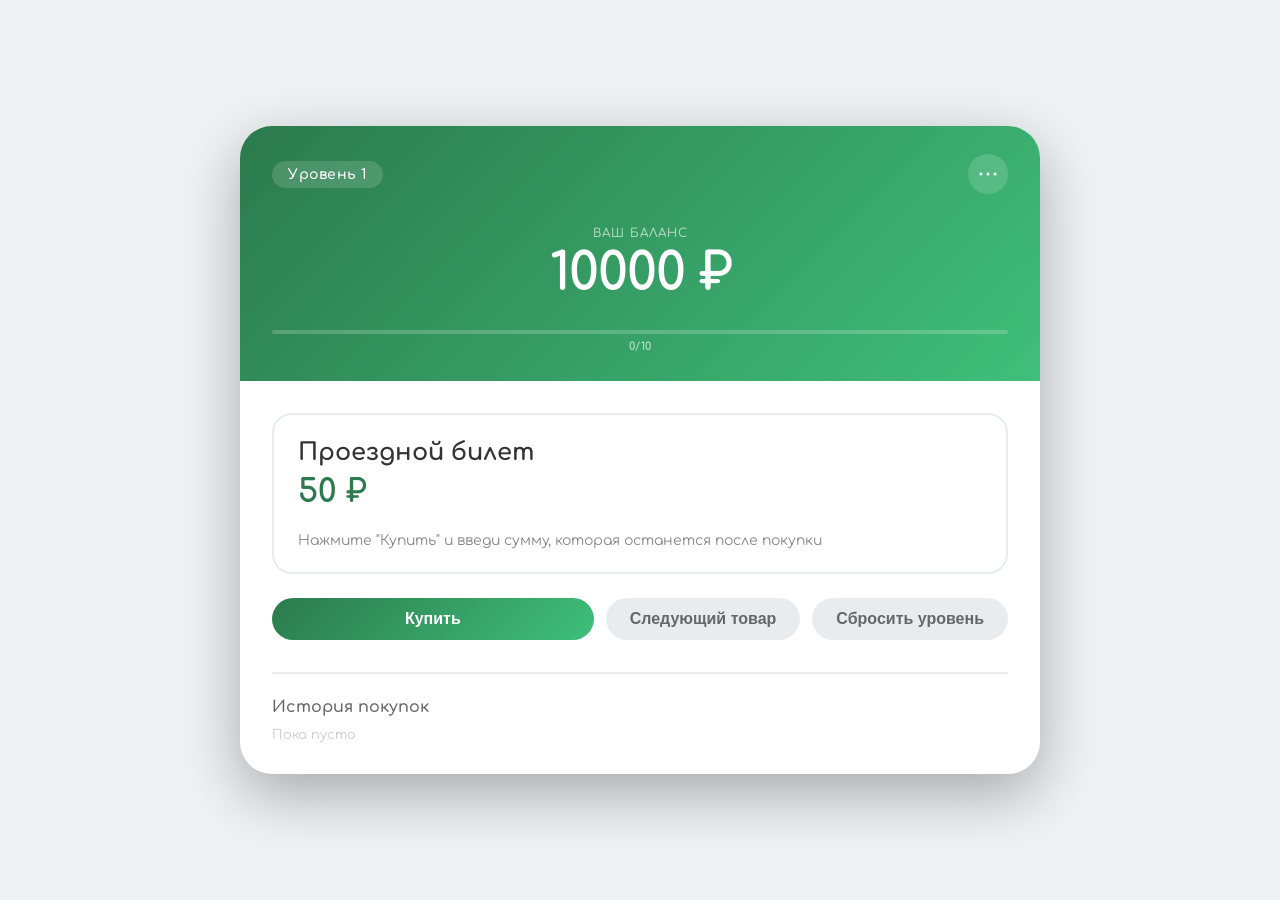
==== commit 9d6fa6f9: "6" ====
--- a/index.html
+++ b/index.html
@@ -3,6 +3,7 @@
 <head>
     <meta charset="UTF-8">
     <meta name="viewport" content="width=device-width, initial-scale=1.0">
+    <link rel="icon" href="./favicon.svg" type="image/svg+xml" />
     <title>Финансовый тренажёр — устный счёт</title>
     <link href="https://fonts.googleapis.com/css2?family=Comfortaa:wght@300;400;500;600;700&display=swap" rel="stylesheet">
     
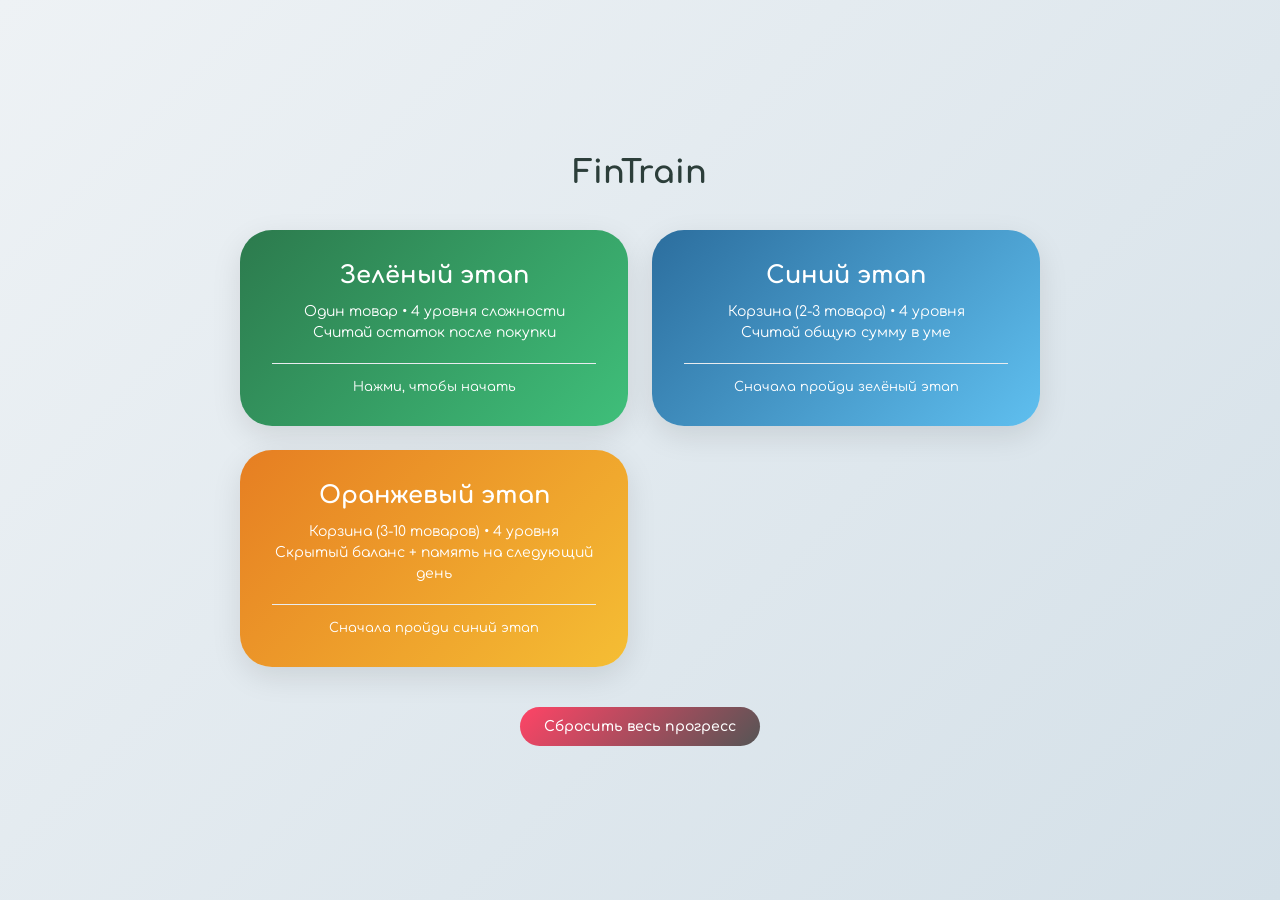
==== commit ccca34e6: "7" ====
--- a/index.html
+++ b/index.html
@@ -3,10 +3,8 @@
 <head>
     <meta charset="UTF-8">
     <meta name="viewport" content="width=device-width, initial-scale=1.0">
-    <link rel="icon" href="./favicon.svg" type="image/svg+xml" />
-    <title>Финансовый тренажёр — устный счёт</title>
+    <title>FinTrain — выбор этапа</title>
     <link href="https://fonts.googleapis.com/css2?family=Comfortaa:wght@300;400;500;600;700&display=swap" rel="stylesheet">
-    
     <style>
         * {
             margin: 0;
@@ -15,8 +13,8 @@
         }
 
         body {
-            font-family: 'Comfortaa', 'Roboto', sans-serif;
-            background: #eef2f5;
+            font-family: 'Comfortaa', sans-serif;
+            background: linear-gradient(135deg, #eef2f5 0%, #d4e0e8 100%);
             min-height: 100vh;
             display: flex;
             justify-content: center;
@@ -24,1303 +22,239 @@
             padding: 40px;
         }
 
-        .app {
+        .container {
             max-width: 800px;
             width: 100%;
+        }
+
+        h1 {
+            text-align: center;
+            font-size: 32px;
+            margin-bottom: 40px;
+            color: #2c3e3a;
+        }
+
+        .stages {
+            display: grid;
+            grid-template-columns: repeat(auto-fit, minmax(280px, 1fr));
+            gap: 24px;
+        }
+
+        .stage-card {
             background: white;
             border-radius: 32px;
-            box-shadow: 0 20px 60px rgba(0,0,0,0.3);
-            overflow: hidden;
-        }
-
-        .header {
+            padding: 32px;
+            text-align: center;
+            cursor: pointer;
+            transition: all 0.3s ease;
+            box-shadow: 0 10px 30px rgba(0,0,0,0.1);
+        }
+
+        .stage-card:hover {
+            transform: translateY(-8px);
+            box-shadow: 0 20px 40px rgba(0,0,0,0.15);
+        }
+
+        .stage-card.green {
             background: linear-gradient(135deg, #2c7a4d, #3fbf7a);
-            padding: 28px 32px;
-            color: white;
-        }
-        
-        .header-top {
-            display: flex;
-            justify-content: space-between;
-            align-items: center;
-            margin-bottom: 32px;
-        }
-
-        .settings-icon {
-            background: rgba(255,255,255,0.15);
-            border: none;
-            width: 40px;
-            height: 40px;
-            border-radius: 50%;
-            cursor: pointer;
-            color: white;
-            display: flex;
-            align-items: center;
-            justify-content: center;
-            transition: all 0.2s;
-        }
-        
-        .settings-icon:hover {
-            background: rgba(255,255,255,0.3);
-            transform: rotate(90deg);
-        }
-
-
-        .level-badge {
-            background: rgba(255,255,255,0.15);
-            padding: 6px 16px;
-            border-radius: 40px;
-            font-weight: 600;
-            font-size: 14px;
-            letter-spacing: 0.5px;
-            backdrop-filter: blur(4px);
-        }
-
-
-
-        .balance {
-            text-align: center;
-            margin-bottom: 28px;
-        }
-        
-        .balance-label {
-            font-size: 12px;
-            opacity: 0.7;
-            letter-spacing: 1px;
-            margin-bottom: 4px;
-        }
-        
-        .balance-value {
-            font-size: 52px;
-            font-weight: 800;
-            font-feature-settings: "tnum";
-            letter-spacing: -1px;
-        }
-        
-        .balance-warning {
-            margin-top: 6px;
-            font-size: 11px;
-            background: rgba(255,255,255,0.2);
-            display: inline-block;
-            padding: 4px 12px;
-            border-radius: 20px;
-        }
-        
-        .content {
-            padding: 32px;
-        }
-
-        /* Модальное окно настроек */
-        .modal {
-            position: fixed;
-            top: 0;
-            left: 0;
-            width: 100%;
-            height: 100%;
-            background: rgba(0,0,0,0.7);
-            display: flex;
-            align-items: center;
-            justify-content: center;
-            z-index: 1000;
-            backdrop-filter: blur(4px);
-        }
-
-        .modal-content {
-            background: white;
-            border-radius: 40px;
-            padding: 32px;
-            max-width: 420px;
-            width: 90%;
-            text-align: center;
-            box-shadow: 0 25px 50px rgba(0,0,0,0.25);
-            animation: modalSlideIn 0.3s ease;
-        }
-        
-        @keyframes modalSlideIn {
-            from {
-                opacity: 0;
-                transform: scale(0.95);
-            }
-            to {
-                opacity: 1;
-                transform: scale(1);
-            }
-        }
-        
-
-        .modal-content h3 {
-            font-size: 24px;
-            margin-bottom: 24px;
-            color: #333;
-            display: flex;
-            align-items: center;
-            gap: 12px;
-        }
-
-        .modal-content input {
-            width: 100%;
-            padding: 18px;
-            font-size: 32px;
-            text-align: center;
-            border: 2px solid #e2e8f0;
-            border-radius: 28px;
-            margin: 20px 0;
-            font-weight: 600;
-            font-family: monospace;
-            background: #fafcff;
-            transition: all 0.2s;
-        }
-        
-        .modal-content input:focus {
-            outline: none;
-            border-color: #2c7a4d;
-            background: white;
-        }
-
-        .settings-group {
-            margin-bottom: 24px;
-        }
-
-        .settings-group label {
-            display: block;
-            font-size: 13px;
-            font-weight: 600;
-            color: #666;
-            margin-bottom: 8px;
-        }
-
-        .settings-group input,
-        .settings-group select {
-            width: 100%;
-            padding: 12px 16px;
-            border: 2px solid #e0e0e0;
-            border-radius: 16px;
-            font-size: 14px;
-            transition: all 0.2s;
-        }
-
-        .settings-group input:focus,
-        .settings-group select:focus {
-            outline: none;
-            border-color: #2c7a4d;
-        }
-
-        .preset-buttons {
-            display: flex;
-            gap: 12px;
-            margin-bottom: 24px;
-        }
-
-        .preset-btn {
-            flex: 1;
-            padding: 10px;
-            background: #f0f0f0;
-            border: none;
-            border-radius: 24px;
-            cursor: pointer;
-            font-weight: 500;
-            transition: all 0.2s;
-        }
-
-        .preset-btn:hover {
-            background: #e0e0e0;
-        }
-
-        .modal-actions {
-            display: flex;
-            gap: 12px;
-            margin-top: 24px;
-        }
-
-        .btn {
-            padding: 12px 24px;
-            border: none;
-            border-radius: 24px;
-            font-size: 16px;
-            font-weight: 600;
-            cursor: pointer;
-            transition: all 0.2s;
-        }
-
-        .btn:active {
-            transform: scale(0.98);
-        }
-
-        .btn:disabled {
-            opacity: 0.5;
-            cursor: not-allowed;
-            transform: none;
-        }
-
-        .btn-primary {
-            background: linear-gradient(135deg, #2c7a4d, #3fbf7a);
-            color: white;
-            flex: 1;
-        }
-
-        .btn-primary:hover:not(:disabled) {
-            transform: translateY(-2px);
-            box-shadow: 0 4px 12px rgba(37, 39, 37, 0.4);
-        }
-
-        .btn-secondary {
-            background: #e9ecef;
-            color: #666;
-        }
-
-        .btn-secondary:hover:not(:disabled) {
-            background: #dee2e6;
-        }
-
-        .btn-danger {
-            background: #dc3545;
-            color: white;
-        }
-        
-        .btn-danger:hover:not(:disabled) {
-            background: #c82333;
-            transform: translateY(-1px);
-        }
-
-        .product-card {
-            background: white;
-            border: 2px solid #e9ecef;
-            border-radius: 20px;
-            padding: 24px;
-            margin-bottom: 24px;
-            transition: all 0.2s;
-        }
-
-        .product-card.disabled {
-            opacity: 0.5;
-            pointer-events: none;
-        }
-
-        .product-name {
+        }
+
+        .stage-card.blue {
+            background: linear-gradient(135deg, #2c6e9e, #5fbfef);
+        }
+
+        .stage-card.orange {
+            background: linear-gradient(135deg, #e67e22, #f5be34);
+        }
+
+        .stage-icon {
+            font-size: 64px;
+            margin-bottom: 20px;
+        }
+
+        .stage-title {
             font-size: 24px;
             font-weight: 700;
-            color: #333;
-            margin-bottom: 8px;
-        }
-
-        .product-category {
+            margin-bottom: 12px;
+        }
+
+        .stage-card.green .stage-title {
+            color: white;
+        }
+
+        .stage-card.blue .stage-title {
+            color: white;
+        }
+
+        .stage-card.orange .stage-title {
+                    color: white;
+        }
+
+        .stage-desc {
+            color: white;
+            font-size: 14px;
+            margin-bottom: 20px;
+            line-height: 1.5;
+        }
+
+        .stage-progress {
             font-size: 13px;
-            color: #888;
-            margin-bottom: 20px;
-        }
-
-        .product-price {
-            font-size: 32px;
-            font-weight: 800;
-            color: #2c7a4d;
-            margin-bottom: 24px;
-        }
-
-        .action-area {
-            display: flex;
-            gap: 12px;
-            flex-wrap: wrap;
-        }
-
-        .toast {
-            position: fixed;
-            bottom: 40px;
-            left: 50%;
-            transform: translateX(-50%);
-            background: #333;
-            color: white;
+            color: white;
+            margin-top: 16px;
+            padding-top: 16px;
+            border-top: 1px solid #e9ecef;
+        }
+
+        .reset-all {
+            margin-top: 40px;
+            text-align: center;
+        }
+
+        .reset-btn {
+            background: linear-gradient(135deg, #ff4466, #555);
+            color: white;
+            border: none;
             padding: 12px 24px;
             border-radius: 40px;
             font-size: 14px;
-            z-index: 1100;
-            animation: slideUp 0.3s ease;
-        }
-
-        @keyframes slideUp {
-            from {
-                opacity: 0;
-                transform: translateX(-50%) translateY(20px);
-            }
-            to {
-                opacity: 1;
-                transform: translateX(-50%) translateY(0);
-            }
-        }
-
-        /* Стильный прогресс-бар */
-        .level-progress {
-            margin-top: 8px;
-        }
-        
-        .progress-bar-container {
-            background: rgba(255,255,255,0.2);
-            height: 4px;
-            border-radius: 4px;
-            overflow: hidden;
-        }
-        
-        .progress-fill {
-            height: 100%;
-            width: 0%;
-            transition: width 0.3s ease;
-            background: linear-gradient(90deg, #fff, #2c7a4d, #555);
-            border-radius: 4px;
-        }
-       
-        .progress-stats {
-            text-align: center;
-            font-size: 11px;
-            opacity: 0.7;
-            margin-top: 6px;
-            letter-spacing: 0.5px;
-        }
-        
-        .progress-stats span {
+            cursor: pointer;
+            font-family: inherit;
             font-weight: 600;
-        }
-
-        .history-section {
-            margin-top: 32px;
-            padding-top: 24px;
-            border-top: 2px solid #e9ecef;
-        }
-
-        .history-title {
-            font-size: 16px;
-            font-weight: 600;
-            margin-bottom: 12px;
-            color: #666;
-        }
-
-        .history-list {
-            max-height: 200px;
-            overflow-y: auto;
-            font-size: 13px;
-            color: #888;
-        }
-
-        .history-item {
-            padding: 8px 0;
-            border-bottom: 1px solid #f0f0f0;
-        }
-
-        .game-over {
-            background: linear-gradient(135deg, #f093fb 0%, #f5576c 100%);
-            padding: 20px;
-            border-radius: 20px;
-            text-align: center;
-            margin-bottom: 24px;
-        }
-
-        .game-over h3 {
-            color: white;
-            margin-bottom: 12px;
-        }
-
-        .game-over p {
-            color: white;
-            margin-bottom: 16px;
-        }
-   
-        /* Стиль для бейджа текущего режима */
-        #currentPresetBadge {
-            transition: all 0.2s ease;
-            font-weight: 500;
+            transition: all 0.2s;
+        }
+
+        .reset-btn:hover {
+            background: #c82333;
+            transform: translateY(-2px);
         }
     </style>
-
 </head>
 <body>
-    <div class="app" id="app">
-        <div class="header">
-            <div class="header-top">
-                <div class="level-badge" id="levelBadge">Уровень 1</div>
-                <button class="settings-icon" id="settingsBtn">
-                    <svg width="24" height="24" viewBox="0 0 24 24" fill="none" xmlns="http://www.w3.org/2000/svg">
-                        <circle cx="5" cy="12" r="1.5" fill="currentColor"/>
-                        <circle cx="12" cy="12" r="1.5" fill="currentColor"/>
-                        <circle cx="19" cy="12" r="1.5" fill="currentColor"/>
-                    </svg>
-                </button>
+    <div class="container">
+        <h1>FinTrain</h1>
+        <div class="stages">
+            <div class="stage-card green" id="greenStage">
+                <div class="stage-title">Зелёный этап</div>
+                <div class="stage-desc">Один товар • 4 уровня сложности<br>Считай остаток после покупки</div>
+                <div class="stage-progress" id="greenProgress">Прогресс: не начат</div>
             </div>
-        
-            <div class="balance">
-                <div class="balance-label">ВАШ БАЛАНС</div>
-                <div class="balance-value" id="balanceValue">10000 ₽</div>
-                <div class="balance-warning" id="balanceWarning" style="display: none;">⚠️ Низкий баланс! Будьте осторожны</div>
+            <div class="stage-card blue" id="blueStage">
+                <div class="stage-title">Синий этап</div>
+                <div class="stage-desc">Корзина (2-3 товара) • 4 уровня<br>Считай общую сумму в уме</div>
+                <div class="stage-progress" id="blueProgress">Откроется после зелёного этапа</div>
             </div>
-        
-            <div class="level-progress">
-                <div class="progress-bar-container">
-                    <div class="progress-fill" id="progressFill"></div>
-                </div>
-                <div class="progress-stats" id="progressStats">
-                    <span id="currentStreak">0</span>/<span id="requiredStreak">10</span>
-                </div>
+            <div class="stage-card orange" id="orangeStage">
+                    <div class="stage-title">Оранжевый этап</div>
+                    <div class="stage-desc">Корзина (3-10 товаров) • 4 уровня<br>Скрытый баланс + память на следующий день</div>
+                    <div class="stage-progress" id="orangeProgress">Откроется после синего этапа</div>
             </div>
         </div>
-
-        <div class="content">
-            <div id="gameOverContainer" style="display: none;"></div>
-            <div id="productContainer"></div>
-
-            <div class="action-area">
-                <button class="btn btn-primary" id="buyBtn">Купить</button>
-                <button class="btn btn-secondary" id="skipBtn">Следующий товар</button>
-                <button class="btn btn-secondary" id="resetBtn">Сбросить уровень</button>
-            </div>
-
-            <div class="history-section">
-                <div class="history-title">История покупок</div>
-                <div class="history-list" id="historyList">
-                    <div style="color: #ccc;">Пока пусто</div>
-                </div>
-            </div>
+        <div class="reset-all">
+            <button class="reset-btn" id="resetAllBtn">Сбросить весь прогресс</button>
         </div>
     </div>
 
-    <script>
-        // ==================== КОНФИГУРАЦИЯ ====================
-        const LEVELS = {
-            1: {
-                name: "Уровень 1",
-                requiredStreak: 10,
-                priceModifier: (price) => Math.round(price / 50) * 50,
-                description: "Цены кратны 50 ₽"
-            },
-            2: {
-                name: "Уровень 2",
-                requiredStreak: 10,
-                priceModifier: (price) => Math.round(price / 10) * 10,
-                description: "Цены кратны 10 ₽"
-            },
-            3: {
-                name: "Уровень 3",
-                requiredStreak: 10,
-                priceModifier: (price) => Math.round(price / 5) * 5,
-                description: "Цены кратны 5 ₽"
-            },
-            4: {
-                name: "Уровень 4 (Мастер)",
-                requiredStreak: 10,
-                priceModifier: (price) => Math.round(price),
-                description: "Любые цены"
+<script>
+    // Загрузка прогресса
+    function loadProgress() {
+        const greenCompleted = localStorage.getItem('greenStage_completed') === 'true';
+        const greenLevel = localStorage.getItem('greenStage_level') || 1;
+        const greenStreak = localStorage.getItem('greenStage_streak') || 0;
+        
+        const blueCompletedLocal = localStorage.getItem('blueStage_completed') === 'true';
+        const blueLevel = localStorage.getItem('blueStage_level') || 1;
+        const blueStreak = localStorage.getItem('blueStage_streak') || 0;
+        
+        const orangeCompleted = localStorage.getItem('orangeStage_completed') === 'true';
+        const orangeLevel = localStorage.getItem('orangeStage_level') || 1;
+        const orangeStreak = localStorage.getItem('orangeStage_streak') || 0;
+        
+        // Обновляем отображение зелёного этапа
+        const greenProgressDiv = document.getElementById('greenProgress');
+        if (greenCompleted) {
+            greenProgressDiv.innerHTML = 'Пройден!';
+        } else if (greenLevel > 1 || greenStreak > 0) {
+            greenProgressDiv.innerHTML = `Уровень ${greenLevel} • ${greenStreak}/10 побед`;
+        } else {
+            greenProgressDiv.innerHTML = 'Нажми, чтобы начать';
+        }
+        
+        // Обновляем отображение синего этапа
+        const blueProgressDiv = document.getElementById('blueProgress');
+        if (greenCompleted) {
+            if (blueCompletedLocal) {
+                blueProgressDiv.innerHTML = 'Пройден!';
+            } else if (blueLevel > 1 || blueStreak > 0) {
+                blueProgressDiv.innerHTML = `Уровень ${blueLevel} • ${blueStreak}/10 побед`;
+            } else {
+                blueProgressDiv.innerHTML = 'Нажми, чтобы начать';
             }
-        };
-
-        // ==================== НАСТРОЙКИ ПО УМОЛЧАНИЮ ====================
-        let settings = {
-            startBalance: 10000,
-            priceMin: 50,
-            priceMax: 100
-        };
-
-        // ==================== ГЛОБАЛЬНЫЕ ПЕРЕМЕННЫЕ ====================
-        let currentLevel = 1;
-        let currentBalance = 10000;
-        let currentStreak = 0;
-        let currentProduct = null;
-        let purchaseHistory = [];
-        let gameOver = false;
-
-        const categories = ["🍕 Еда", "🚗 Транспорт", "📱 Техника", "👕 Одежда", "📚 Книги", "🎮 Развлечения", "💊 Здоровье", "🏃 Спорт", "☕ Кофе", "🎁 Подарки"];
-        const productNames = [
-            "Пицца Маргарита", "Проездной билет", "Смарт-часы", "Джинсы", "Книга-бестселлер",
-            "Игровая приставка", "Витамины", "Абонемент в зал", "Латте с корицей", "Набор для творчества",
-            "Рюкзак", "Наушники", "Стейк", "Такси", "Подарочная карта", "Кроссовки", "Кофеварка",
-            "Билет в кино", "Парфюм", "Настольная игра"
-        ];
-
-        // ==================== ВСПОМОГАТЕЛЬНЫЕ ФУНКЦИИ ====================
-        function showToast(message, isError = false) {
-            const existingToast = document.querySelector('.toast');
-            if (existingToast) existingToast.remove();
-            
-            const toast = document.createElement('div');
-            toast.className = 'toast';
-            toast.style.background = isError ? '#dc3545' : '#28a745';
-            toast.textContent = message;
-            document.body.appendChild(toast);
-            
-            setTimeout(() => toast.remove(), 2000);
-        }
-
-        function saveProgress() {
-            const progress = {
-                currentLevel,
-                currentBalance,
-                currentStreak,
-                purchaseHistory,
-                settings,
-                gameOver
-            };
-            localStorage.setItem('financeTrainer', JSON.stringify(progress));
-        }
-
-        function loadProgress() {
-            const saved = localStorage.getItem('financeTrainer');
-            if (saved) {
-                try {
-                    const data = JSON.parse(saved);
-                    currentLevel = data.currentLevel || 1;
-                    currentBalance = data.currentBalance || 10000;
-                    currentStreak = data.currentStreak || 0;
-                    purchaseHistory = data.purchaseHistory || [];
-                    settings = data.settings || settings;
-                    gameOver = data.gameOver || false;
-                } catch(e) {}
+        } else {
+            blueProgressDiv.innerHTML = 'Сначала пройди зелёный этап';
+        }
+        
+        // Обновляем отображение оранжевого этапа
+        const orangeProgressDiv = document.getElementById('orangeProgress');
+        if (blueCompletedLocal) {
+            if (orangeCompleted) {
+                orangeProgressDiv.innerHTML = 'Пройден!';
+            } else if (orangeLevel > 1 || orangeStreak > 0) {
+                orangeProgressDiv.innerHTML = `Уровень ${orangeLevel} • ${orangeStreak}/10 побед`;
+            } else {
+                orangeProgressDiv.innerHTML = 'Нажми, чтобы начать';
             }
-        }
-
-        // Генерация случайного товара с умной логикой
-        function generateProduct() {
-            const min = settings.priceMin;
-            const max = settings.priceMax;
-            
-            // Если баланс очень маленький, ограничиваем максимальную цену
-            let maxPrice = max;
-            if (currentBalance < min) {
-                if (currentBalance <= 0) {
-                    gameOver = true;
-                    saveProgress();
-                    updateUI();
-                    return null;
-                }
-                maxPrice = currentBalance;
-            } else {
-                // Умное ограничение: цена не должна превышать 60% от баланса
-                const safeMax = Math.min(max, Math.floor(currentBalance * 0.6));
-                maxPrice = Math.max(min, safeMax);
-            }
-            
-            let rawPrice = min + Math.random() * (maxPrice - min);
-            const modifier = LEVELS[currentLevel].priceModifier;
-            let price = modifier(rawPrice);
-            
-            // Финальная проверка
-            price = Math.max(min, Math.min(maxPrice, price));
-            
-            const name = productNames[Math.floor(Math.random() * productNames.length)];
-            const category = categories[Math.floor(Math.random() * categories.length)];
-            
-            return {
-                name,
-                category,
-                price,
-                id: Date.now() + Math.random()
-            };
-        }
-
-        function canAfford(price) {
-            if (gameOver) return false;
-            if (currentBalance <= 0) {
-                showToast('💀 Игра окончена! Нажмите "Сбросить уровень"', true);
-                return false;
-            }
-            if (price > currentBalance) {
-                showToast(`❌ Не хватает ${Math.abs(currentBalance - price)} ₽!`, true);
-                currentStreak = 0;
-                updateUI();
-                saveProgress();
-                return false;
-            }
-            return true;
-        }
-
-        function updateUI() {
-            document.getElementById('balanceValue').textContent = `${Math.floor(currentBalance)} ₽`;
-            
-            const warning = document.getElementById('balanceWarning');
-            if (currentBalance < settings.startBalance * 0.2 && currentBalance > 0) {
-                warning.style.display = 'block';
-            } else {
-                warning.style.display = 'none';
-            }
-            
-            // Обновляем уровень (только название, без описания)
-            const levelData = LEVELS[currentLevel];
-            document.getElementById('levelBadge').innerHTML = `${levelData.name}`;
-            
-            // Обновляем прогресс-бар
-            const required = levelData.requiredStreak;
-            const progressPercent = (currentStreak / required) * 100;
-            document.getElementById('progressFill').style.width = `${progressPercent}%`;
-            document.getElementById('currentStreak').textContent = currentStreak;
-            document.getElementById('requiredStreak').textContent = required;
-            
-            // История
-            const historyContainer = document.getElementById('historyList');
-            if (purchaseHistory.length === 0) {
-                historyContainer.innerHTML = '<div style="color: #ccc;">Пока пусто</div>';
-            } else {
-                historyContainer.innerHTML = purchaseHistory.slice(-10).reverse().map(item => `
-                    <div class="history-item">
-                        ${item.name} — ${item.price} ₽ → осталось: ${item.newBalance} ₽
-                        <span style="font-size: 11px; color: #aaa;">${new Date(item.date).toLocaleTimeString()}</span>
-                    </div>
-                `).join('');
-            }
-            
-            // Game Over
-            const gameOverContainer = document.getElementById('gameOverContainer');
-            if (gameOver || currentBalance <= 0) {
-                gameOver = true;
-                gameOverContainer.style.display = 'block';
-                gameOverContainer.innerHTML = `
-                    <div class="game-over">
-                        <h3>💀 ИГРА ОКОНЧЕНА 💀</h3>
-                        <p>Вы потратили все деньги! Баланс: ${currentBalance} ₽</p>
-                        <button class="btn btn-danger" id="restartGameBtn">🔄 Начать заново</button>
-                    </div>
-                `;
-                document.getElementById('buyBtn').disabled = true;
-                document.getElementById('skipBtn').disabled = true;
-                document.getElementById('restartGameBtn').onclick = () => {
-                    resetGame();
-                };
-            } else {
-                gameOverContainer.style.display = 'none';
-                document.getElementById('buyBtn').disabled = false;
-                document.getElementById('skipBtn').disabled = false;
-            }
-            
-            renderProduct();
-        }
-        
-        function renderProduct() {
-            const container = document.getElementById('productContainer');
-            
-            if (gameOver || currentBalance <= 0) {
-                container.innerHTML = `
-                    <div class="product-card disabled">
-                        <div class="product-name">💰 Игра завершена</div>
-                        <div class="product-category">Нажмите "Сбросить уровень" чтобы продолжить</div>
-                        <div class="product-price">- ₽</div>
-                    </div>
-                `;
-                return;
-            }
-            
-            if (!currentProduct || currentProduct.price > currentBalance) {
-                currentProduct = generateProduct();
-                if (!currentProduct) return;
-            }
-            
-            container.innerHTML = `
-                <div class="product-card">
-                    <div class="product-name">${currentProduct.name}</div>
-                    <!-- <div class="product-category">${currentProduct.category}</div> -->
-                    <div class="product-price">${currentProduct.price} ₽</div>
-                    <div style="font-size: 14px; color: #888;">
-                        Нажмите "Купить" и введи сумму, которая останется после покупки
-                    </div>
-                </div>
-            `;
-        }
-        
-        function checkLevelUp() {
-            if (gameOver) return false;
-            
-            const required = LEVELS[currentLevel].requiredStreak;
-            
-            // Если это 4-й уровень и набрано 10 правильных ответов
-            if (currentLevel === 4 && currentStreak >= required) {
-                // Показываем финальный салют
-                fireBigConfetti();
-                
-                // Показываем модальное окно с поздравлением и предложением начать заново
-                showVictoryModal();
-                
-                return true;
-            }
-            
-            // Переход на следующий уровень (для 1-3 уровней)
-            if (currentStreak >= required && currentLevel < 4) {
-                const nextLevel = currentLevel + 1;
-                
-                if (nextLevel === 3) {
-                    fireConfetti();
-                    showToast(`🎉 Поздравляю! Открыт ${LEVELS[nextLevel].name}! 🎉`, false);
-                } else if (nextLevel === 4) {
-                    fireBigConfetti();
-                    showToast(`🏆 ВОЛШЕБНО! Вы достигли ${LEVELS[nextLevel].name}! 🏆`, false);
-                } else {
-                    showToast(`🎉 Поздравляю! Открыт ${LEVELS[nextLevel].name}!`, false);
-                }
-                
-                currentLevel = nextLevel;
-                currentStreak = 0;
-                currentProduct = generateProduct();
-                updateUI();
-                saveProgress();
-                return true;
-            }
-            
-            return false;
-        }
-        
-        function openAnswerModal(price, correctNewBalance) {
-            const modal = document.createElement('div');
-            modal.className = 'modal';
-            modal.innerHTML = `
-                <div class="modal-content">
-                    <h3>Сколько останется?</h3>
-                    <div style="font-size: 20px; color: #888; margin-bottom: 8px;">Текущий баланс: ${currentBalance} ₽</div>
-                    <div style="font-size: 36px; font-weight: bold; color: #888; margin: 20px 0;">
-                        ${price} ₽
-                    </div>
-                    <input type="number" id="answerInput" placeholder="Введи сумму" autofocus>
-                    <div class="modal-actions">
-                        <button class="btn btn-secondary" id="cancelBtn">Отмена</button>
-                        <button class="btn btn-primary" id="submitBtn">Проверить</button>
-                    </div>
-                </div>
-            `;
-            document.body.appendChild(modal);
-            
-            const input = modal.querySelector('#answerInput');
-            const submitBtn = modal.querySelector('#submitBtn');
-            const cancelBtn = modal.querySelector('#cancelBtn');
-            
-            const checkAnswer = () => {
-                const userAnswer = parseFloat(input.value);
-                if (isNaN(userAnswer)) {
-                    showToast('Введи число!', true);
-                    return;
-                }
-                
-                if (Math.abs(userAnswer - correctNewBalance) < 0.01) {
-                    currentBalance = correctNewBalance;
-                    currentStreak++;
-                    
-                    purchaseHistory.push({
-                        name: currentProduct.name,
-                        price: price,
-                        newBalance: currentBalance,
-                        date: new Date().toISOString()
-                    });
-                    
-                    showToast(`✅ Верно! Остаток: ${currentBalance} ₽`);
-                    
-                    if (currentBalance <= 0) {
-                        showToast(`💀 Деньги закончились! Игра окончена.`, true);
-                        gameOver = true;
-                        saveProgress();
-                        updateUI();
-                        modal.remove();
-                        return;
-                    }
-                    
-                    currentProduct = generateProduct();
-                    updateUI();
-                    saveProgress();
-                    checkLevelUp();
-                    modal.remove();
-                } else {
-                    currentStreak = 0;
-                    showToast(`❌ Неверно! Правильный ответ: ${correctNewBalance} ₽`, true);
-                    updateUI();
-                    saveProgress();
-                    modal.remove();
-                }
-            };
-            
-            submitBtn.onclick = checkAnswer;
-            cancelBtn.onclick = () => modal.remove();
-            input.addEventListener('keypress', (e) => {
-                if (e.key === 'Enter') checkAnswer();
-            });
-            input.focus();
-        }
-        
-        function purchaseProduct() {
-            if (gameOver) {
-                showToast('Игра окончена! Сбросьте уровень', true);
-                return;
-            }
-            
-            if (!currentProduct) {
-                currentProduct = generateProduct();
-                if (!currentProduct) return;
-            }
-            
-            const price = currentProduct.price;
-            
-            if (!canAfford(price)) {
-                updateUI();
-                return;
-            }
-            
-            const correctNewBalance = currentBalance - price;
-            openAnswerModal(price, correctNewBalance);
-        }
-        
-        function skipProduct() {
-            if (gameOver) {
-                showToast('Игра окончена! Сбросьте уровень', true);
-                return;
-            }
-            currentProduct = generateProduct();
-            updateUI();
-            showToast('🔄 Новый товар');
-        }
-        
-        function resetGame() {
-            gameOver = false;
-            currentBalance = settings.startBalance;
-            currentStreak = 0;
-            currentProduct = generateProduct();
-            purchaseHistory = [];
-            updateUI();
-            saveProgress();
-            showToast(`Игра перезапущена! Баланс: ${currentBalance} ₽`);
-        }
-        
-        function resetCurrentLevel() {
-            if (confirm(`Сбросить ${LEVELS[currentLevel].name}? Прогресс будет потерян.`)) {
-                resetGame();
-            }
-        }
-
-        // Финальное окно после прохождения 4-го уровня
-        function showVictoryModal() {
-            const modal = document.createElement('div');
-            modal.className = 'modal';
-            modal.innerHTML = `
-                <div class="modal-content" style="max-width: 400px; text-align: center;">
-                    <h3>🏆 ПОБЕДА! 🏆</h3>
-                    <div style="font-size: 48px; margin: 20px 0;">🎉🎊🎉</div>
-                    <p style="font-size: 18px; margin-bottom: 16px;">Вы прошли все уровни!</p>
-                    <p style="color: #666; margin-bottom: 24px;">Правильных ответов: ${currentStreak}<br>Остаток на счету: ${currentBalance} ₽</p>
-                    <div class="modal-actions">
-                        <button class="btn btn-primary" id="restartFromLevel1">Играть с 1-го уровня</button>
-                        <button class="btn btn-secondary" id="continueGame">Продолжить тренировку</button>
-                    </div>
-                </div>
-            `;
-            document.body.appendChild(modal);
-            
-            const restartBtn = modal.querySelector('#restartFromLevel1');
-            const continueBtn = modal.querySelector('#continueGame');
-            
-            restartBtn.onclick = () => {
-                // Полный сброс на 1-й уровень
-                currentLevel = 1;
-                currentBalance = settings.startBalance;
-                currentStreak = 0;
-                currentProduct = generateProduct();
-                purchaseHistory = [];
-                gameOver = false;
-                updateUI();
-                saveProgress();
-                modal.remove();
-                showToast('Начинаем с 1-го уровня! Удачи!');
-            };
-            
-            continueBtn.onclick = () => {
-                // Продолжаем на 4-м уровне, но сбрасываем счётчик серии
-                currentStreak = 0;
-                updateUI();
-                saveProgress();
-                modal.remove();
-                showToast('⭐ Продолжайте тренировку! Каждые 10 ответов — салют!');
-            };
-        }
-        
-        // ==================== МОДАЛЬНОЕ ОКНО НАСТРОЕК ====================
-        function openSettingsModal() {
-            // Определяем текущий уровень сложности по настройкам
-            let currentPreset = 'medium'; // по умолчанию
-            if (settings.startBalance === 15000 && settings.priceMin === 50 && settings.priceMax === 1500) {
-                currentPreset = 'easy';
-            } else if (settings.startBalance === 10000 && settings.priceMin === 100 && settings.priceMax === 2000) {
-                currentPreset = 'medium';
-            } else if (settings.startBalance === 5000 && settings.priceMin === 200 && settings.priceMax === 3000) {
-                currentPreset = 'hard';
-            } else {
-                currentPreset = 'custom'; // пользовательские настройки
-            }
-            
-            const modal = document.createElement('div');
-            modal.className = 'modal';
-            modal.innerHTML = `
-                <div class="modal-content">
-                    <h3>Настройки</h3>
-                    
-                    <div style="background: #f8f9fa; border-radius: 16px; padding: 12px; margin-bottom: 20px; text-align: center;">
-                        <span style="font-size: 13px; color: #666;">Текущий режим:</span>
-                        <span id="currentPresetBadge" style="display: inline-block; margin-left: 8px; padding: 4px 12px; border-radius: 24px; font-weight: 600; font-size: 13px;">
-                            ${currentPreset === 'easy' ? '🟢 Лёгкий' : currentPreset === 'medium' ? '🟡 Средний' : currentPreset === 'hard' ? '🔴 Сложный' : '⚙️ Пользовательский'}
-                        </span>
-                    </div>
-                    
-                    <div class="preset-buttons">
-                        <button class="preset-btn" data-preset="easy" style="${currentPreset === 'easy' ? 'background: #667eea; color: white;' : ''}">Лёгкий</button>
-                        <button class="preset-btn" data-preset="medium" style="${currentPreset === 'medium' ? 'background: #667eea; color: white;' : ''}">Средний</button>
-                        <button class="preset-btn" data-preset="hard" style="${currentPreset === 'hard' ? 'background: #667eea; color: white;' : ''}">Сложный</button>
-                    </div>
-                    
-                    <div class="settings-group">
-                        <label>💰 Начальный баланс</label>
-                        <input type="number" id="modalStartBalance" value="${settings.startBalance}" step="500" min="500">
-                    </div>
-                    
-                    <div class="settings-group">
-                        <label>📉 Минимальная цена</label>
-                        <input type="number" id="modalPriceMin" value="${settings.priceMin}" step="50" min="10">
-                    </div>
-                    
-                    <div class="settings-group">
-                        <label>📈 Максимальная цена</label>
-                        <input type="number" id="modalPriceMax" value="${settings.priceMax}" step="100" min="100">
-                    </div>
-                    
-                    <div style="border-top: 1px solid #e9ecef; margin: 20px 0;"></div>
-                    
-                    <button class="btn btn-danger" id="fullResetFromSettings" style="width: 100%; margin-bottom: 16px; background: linear-gradient(135deg, #999 0%, #ddd 100%);">
-                        Начать игру с 1-го уровня
-                    </button>
-                    
-                    <div class="modal-actions">
-                        <button class="btn btn-secondary" id="cancelSettingsBtn">Отмена</button>
-                        <button class="btn btn-primary" id="saveSettingsBtn">Сохранить</button>
-                    </div>
-                </div>
-            `;
-            document.body.appendChild(modal);
-            
-            // Функция обновления подсветки кнопок и бейджа
-            function updatePresetHighlight() {
-                const startBalance = parseInt(modal.querySelector('#modalStartBalance').value);
-                const priceMin = parseInt(modal.querySelector('#modalPriceMin').value);
-                const priceMax = parseInt(modal.querySelector('#modalPriceMax').value);
-                
-                let preset = 'custom';
-                if (startBalance === 10000 && priceMin === 50 && priceMax === 200) {
-                    preset = 'easy';
-                } else if (startBalance === 50000 && priceMin === 100 && priceMax === 2000) {
-                    preset = 'medium';
-                } else if (startBalance === 100000 && priceMin === 200 && priceMax === 5000) {
-                    preset = 'hard';
-                }
-                
-                // Обновляем бейдж
-                const badge = modal.querySelector('#currentPresetBadge');
-                if (preset === 'easy') {
-                    badge.innerHTML = 'Лёгкий';
-                    badge.style.background = '#e8f5e9';
-                    badge.style.color = '#2e7d32';
-                } else if (preset === 'medium') {
-                    badge.innerHTML = 'Средний';
-                    badge.style.background = '#fff3e0';
-                    badge.style.color = '#ed6c02';
-                } else if (preset === 'hard') {
-                    badge.innerHTML = 'Сложный';
-                    badge.style.background = '#ffebee';
-                    badge.style.color = '#d32f2f';
-                } else {
-                    badge.innerHTML = 'Пользовательский';
-                    badge.style.background = '#e2e2e2';
-                    badge.style.color = '#555';
-                }
-                
-                // Обновляем стили кнопок
-                modal.querySelectorAll('.preset-btn').forEach(btn => {
-                    if (btn.dataset.preset === preset) {
-                        btn.style.background = '#a6a6a6';
-                        btn.style.color = 'white';
-                    } else {
-                        btn.style.background = '#f0f0f0';
-                        btn.style.color = '#333';
-                    }
-                });
-            }
-            
-            // Пресеты сложности
-            const presets = {
-                easy: { startBalance: 10000, priceMin: 50, priceMax: 200 },
-                medium: { startBalance: 50000, priceMin: 100, priceMax: 2000 },
-                hard: { startBalance: 100000, priceMin: 200, priceMax: 5000 }
-            };
-            
-            modal.querySelectorAll('.preset-btn').forEach(btn => {
-                btn.onclick = () => {
-                    const preset = presets[btn.dataset.preset];
-                    if (preset) {
-                        modal.querySelector('#modalStartBalance').value = preset.startBalance;
-                        modal.querySelector('#modalPriceMin').value = preset.priceMin;
-                        modal.querySelector('#modalPriceMax').value = preset.priceMax;
-                        updatePresetHighlight();
-                        showToast(`Выбран ${btn.textContent} режим`);
-                    }
-                };
-            });
-            
-            // Следим за изменениями полей
-            const startBalanceInput = modal.querySelector('#modalStartBalance');
-            const priceMinInput = modal.querySelector('#modalPriceMin');
-            const priceMaxInput = modal.querySelector('#modalPriceMax');
-            
-            [startBalanceInput, priceMinInput, priceMaxInput].forEach(input => {
-                input.addEventListener('input', updatePresetHighlight);
-            });
-            
-            // Кнопка полного сброса
-            const fullResetBtn = modal.querySelector('#fullResetFromSettings');
-            fullResetBtn.onclick = () => {
-                if (confirm('⚠️ ВНИМАНИЕ! Это сбросит весь прогресс:\n• Все уровни\n• Баланс\n• Историю покупок\n\nНачать с 1-го уровня?')) {
-                    currentLevel = 1;
-                    currentBalance = settings.startBalance;
-                    currentStreak = 0;
-                    currentProduct = generateProduct();
-                    purchaseHistory = [];
-                    gameOver = false;
-                    updateUI();
-                    saveProgress();
-                    modal.remove();
-                    showToast('Игра сброшена! Начинаем с 1-го уровня');
-                }
-            };
-            
-            const saveBtn = modal.querySelector('#saveSettingsBtn');
-            const cancelBtn = modal.querySelector('#cancelSettingsBtn');
-            
-            saveBtn.onclick = () => {
-                const newStartBalance = parseInt(modal.querySelector('#modalStartBalance').value);
-                const newPriceMin = parseInt(modal.querySelector('#modalPriceMin').value);
-                const newPriceMax = parseInt(modal.querySelector('#modalPriceMax').value);
-                
-                if (newPriceMin >= newPriceMax) {
-                    showToast('Минимальная цена должна быть меньше максимальной', true);
-                    return;
-                }
-                
-                settings = {
-                    startBalance: newStartBalance,
-                    priceMin: newPriceMin,
-                    priceMax: newPriceMax
-                };
-                
-                resetGame();
-                modal.remove();
-                showToast('Настройки сохранены');
-            };
-            
-            cancelBtn.onclick = () => modal.remove();
-            
-            // Инициализируем подсветку
-            updatePresetHighlight();
-        }
-
-
-        // ==================== ВСТРОЕННЫЙ САЛЮТ ====================
-        function fireConfetti() {
-            // Создаём 50 разноцветных частиц
-            const colors = ['#ff4d4d', '#ffaa00', '#4caf50', '#667eea', '#f093fb', '#ffd700'];
-            
-            for (let i = 0; i < 50; i++) {
-                const particle = document.createElement('div');
-                particle.style.position = 'fixed';
-                particle.style.width = Math.random() * 8 + 4 + 'px';
-                particle.style.height = particle.style.width;
-                particle.style.borderRadius = '50%';
-                particle.style.backgroundColor = colors[Math.floor(Math.random() * colors.length)];
-                particle.style.left = Math.random() * window.innerWidth + 'px';
-                particle.style.top = window.innerHeight - 50 + 'px';
-                particle.style.pointerEvents = 'none';
-                particle.style.zIndex = '9999';
-                particle.style.transition = 'all 1s cubic-bezier(0.2, 0.9, 0.4, 1.1)';
-                document.body.appendChild(particle);
-                
-                // Случайное направление и высота
-                const xOffset = (Math.random() - 0.5) * 200;
-                const yOffset = -150 - Math.random() * 200;
-                
-                setTimeout(() => {
-                    particle.style.transform = `translate(${xOffset}px, ${yOffset}px)`;
-                    particle.style.opacity = '0';
-                }, 10);
-                
-                // Удаляем после анимации
-                setTimeout(() => {
-                    particle.remove();
-                }, 1200);
-            }
-        }
-        
-        // Более мощный салют для 4-го уровня
-        // Эпический салют для 4-го уровня — 5 залпов + финал
-        function fireBigConfetti() {
-            const colors = ['#ff4d4d', '#ffaa00', '#4caf50', '#667eea', '#f093fb', '#ff6b6b', '#ffd700', '#ff8800', '#ff3399', '#33ff99'];
-            
-            // Залп 1: центр
-            for (let i = 0; i < 70; i++) {
-                createParticle(window.innerWidth / 2 + (Math.random() - 0.5) * 100, window.innerHeight - 50, colors);
-            }
-            
-            // Залп 2: левый край
-            setTimeout(() => {
-                for (let i = 0; i < 50; i++) {
-                    createParticle(50 + Math.random() * 100, window.innerHeight - 40, colors);
-                }
-            }, 150);
-            
-            // Залп 3: правый край
-            setTimeout(() => {
-                for (let i = 0; i < 50; i++) {
-                    createParticle(window.innerWidth - 150 + Math.random() * 100, window.innerHeight - 40, colors);
-                }
-            }, 300);
-            
-            // Залп 4: разлетающиеся из центра (кругом)
-            setTimeout(() => {
-                for (let i = 0; i < 80; i++) {
-                    const angle = (i / 80) * Math.PI * 2;
-                    const xOffset = Math.cos(angle) * 150;
-                    const yOffset = Math.sin(angle) * 150 - 100;
-                    
-                    const particle = document.createElement('div');
-                    particle.style.position = 'fixed';
-                    particle.style.width = Math.random() * 8 + 4 + 'px';
-                    particle.style.height = particle.style.width;
-                    particle.style.borderRadius = '50%';
-                    particle.style.backgroundColor = colors[Math.floor(Math.random() * colors.length)];
-                    particle.style.left = window.innerWidth / 2 + 'px';
-                    particle.style.top = window.innerHeight - 60 + 'px';
-                    particle.style.pointerEvents = 'none';
-                    particle.style.zIndex = '9999';
-                    particle.style.transition = 'all 1.2s cubic-bezier(0.2, 0.8, 0.4, 1.2)';
-                    document.body.appendChild(particle);
-                    
-                    setTimeout(() => {
-                        particle.style.transform = `translate(${xOffset}px, ${yOffset}px)`;
-                        particle.style.opacity = '0';
-                    }, 10);
-                    
-                    setTimeout(() => {
-                        particle.remove();
-                    }, 1300);
-                }
-            }, 450);
-            
-            // Залп 5: дождь сверху
-            setTimeout(() => {
-                for (let i = 0; i < 50; i++) {
-                    const particle = document.createElement('div');
-                    particle.style.position = 'fixed';
-                    particle.style.width = Math.random() * 8 + 4 + 'px';
-                    particle.style.height = particle.style.width;
-                    particle.style.borderRadius = '50%';
-                    particle.style.backgroundColor = colors[Math.floor(Math.random() * colors.length)];
-                    particle.style.left = Math.random() * window.innerWidth + 'px';
-                    particle.style.top = '-20px';
-                    particle.style.pointerEvents = 'none';
-                    particle.style.zIndex = '9999';
-                    particle.style.transition = 'all 1.2s ease-in';
-                    document.body.appendChild(particle);
-                    
-                    setTimeout(() => {
-                        particle.style.transform = `translateY(${window.innerHeight + 80}px)`;
-                        particle.style.opacity = '0';
-                    }, 10);
-                    
-                    setTimeout(() => {
-                        particle.remove();
-                    }, 1300);
-                }
-            }, 600);
-            
-            // Финальный взрыв (маленькие искры) через 0.8 сек
-            setTimeout(() => {
-                for (let i = 0; i < 100; i++) {
-                    const particle = document.createElement('div');
-                    particle.style.position = 'fixed';
-                    particle.style.width = Math.random() * 5 + 2 + 'px';
-                    particle.style.height = particle.style.width;
-                    particle.style.borderRadius = '50%';
-                    particle.style.backgroundColor = `hsl(${Math.random() * 360}, 90%, 65%)`;
-                    particle.style.left = window.innerWidth / 2 + (Math.random() - 0.5) * 200 + 'px';
-                    particle.style.top = window.innerHeight - 80 + (Math.random() - 0.5) * 100 + 'px';
-                    particle.style.pointerEvents = 'none';
-                    particle.style.zIndex = '9999';
-                    particle.style.transition = 'all 0.8s ease-out';
-                    document.body.appendChild(particle);
-                    
-                    const xOffset = (Math.random() - 0.5) * 300;
-                    const yOffset = (Math.random() - 0.5) * 200 - 100;
-                    
-                    setTimeout(() => {
-                        particle.style.transform = `translate(${xOffset}px, ${yOffset}px)`;
-                        particle.style.opacity = '0';
-                    }, 10);
-                    
-                    setTimeout(() => {
-                        particle.remove();
-                    }, 900);
-                }
-            }, 800);
-        }
-        
-        // Вспомогательная функция для создания одной частицы
-        function createParticle(x, y, colors) {
-            const particle = document.createElement('div');
-            particle.style.position = 'fixed';
-            particle.style.width = Math.random() * 10 + 4 + 'px';
-            particle.style.height = particle.style.width;
-            particle.style.borderRadius = '50%';
-            particle.style.backgroundColor = colors[Math.floor(Math.random() * colors.length)];
-            particle.style.left = x + 'px';
-            particle.style.top = y + 'px';
-            particle.style.pointerEvents = 'none';
-            particle.style.zIndex = '9999';
-            particle.style.transition = 'all 1s cubic-bezier(0.2, 0.9, 0.4, 1.1)';
-            document.body.appendChild(particle);
-            
-            const xOffset = (Math.random() - 0.5) * 250;
-            const yOffset = -150 - Math.random() * 250;
-            
-            setTimeout(() => {
-                particle.style.transform = `translate(${xOffset}px, ${yOffset}px)`;
-                particle.style.opacity = '0';
-            }, 10);
-            
-            setTimeout(() => {
-                particle.remove();
-            }, 1200);
-        }
-        
-        // ==================== ИНИЦИАЛИЗАЦИЯ ====================
-        function init() {
+        } else {
+            orangeProgressDiv.innerHTML = 'Сначала пройди синий этап';
+        }
+    }
+    
+    // Переход на зелёный этап
+    document.getElementById('greenStage').onclick = () => {
+        window.location.href = './green-stage/index.html';
+    };
+    
+    // Переход на синий этап (только если зелёный пройден)
+    document.getElementById('blueStage').onclick = () => {
+        const greenCompleted = localStorage.getItem('greenStage_completed') === 'true';
+        if (greenCompleted) {
+            window.location.href = './blue-stage/index.html';
+        } else {
+            alert('🔒 Сначала пройди зелёный этап!');
+        }
+    };
+    
+    // Переход на оранжевый этап (только если синий пройден)
+    document.getElementById('orangeStage').onclick = () => {
+        const blueCompleted = localStorage.getItem('blueStage_completed') === 'true';
+        if (blueCompleted) {
+            window.location.href = './orange-stage/index.html';
+        } else {
+            alert('🔒 Сначала пройди синий этап!');
+        }
+    };
+    
+    // Полный сброс прогресса
+    document.getElementById('resetAllBtn').onclick = () => {
+        if (confirm('⚠️ ВНИМАНИЕ! Это сбросит весь прогресс на всех этапах. Продолжить?')) {
+            localStorage.removeItem('greenStage_progress');
+            localStorage.removeItem('greenStage_completed');
+            localStorage.removeItem('greenStage_level');
+            localStorage.removeItem('greenStage_streak');
+            localStorage.removeItem('blueStage_progress');
+            localStorage.removeItem('blueStage_completed');
+            localStorage.removeItem('blueStage_level');
+            localStorage.removeItem('blueStage_streak');
+            localStorage.removeItem('orangeStage_progress');
+            localStorage.removeItem('orangeStage_completed');
+            localStorage.removeItem('orangeStage_level');
+            localStorage.removeItem('orangeStage_streak');
+            localStorage.removeItem('finTrainerSettings');
             loadProgress();
-            
-            if (!currentProduct && !gameOver && currentBalance > 0) {
-                currentProduct = generateProduct();
-            }
-            
-            updateUI();
-            
-            document.getElementById('buyBtn').onclick = purchaseProduct;
-            document.getElementById('skipBtn').onclick = skipProduct;
-            document.getElementById('resetBtn').onclick = resetCurrentLevel;
-            document.getElementById('settingsBtn').onclick = openSettingsModal;
-            document.getElementById('fullResetBtn').onclick = () => {
-                if (confirm('Начать игру с 1-го уровня? Весь прогресс будет потерян.')) {
-                    currentLevel = 1;
-                    currentBalance = settings.startBalance;
-                    currentStreak = 0;
-                    currentProduct = generateProduct();
-                    purchaseHistory = [];
-                    gameOver = false;
-                    updateUI();
-                    saveProgress();
-                    showToast('Игра начата заново! Уровень 1');
-                }
-            };
-        }
-        
-        init();
-    </script>
-
-
+            alert('✅ Весь прогресс сброшен!');
+        }
+    };
+    
+    loadProgress();
+</script>
 </body>
 </html>
